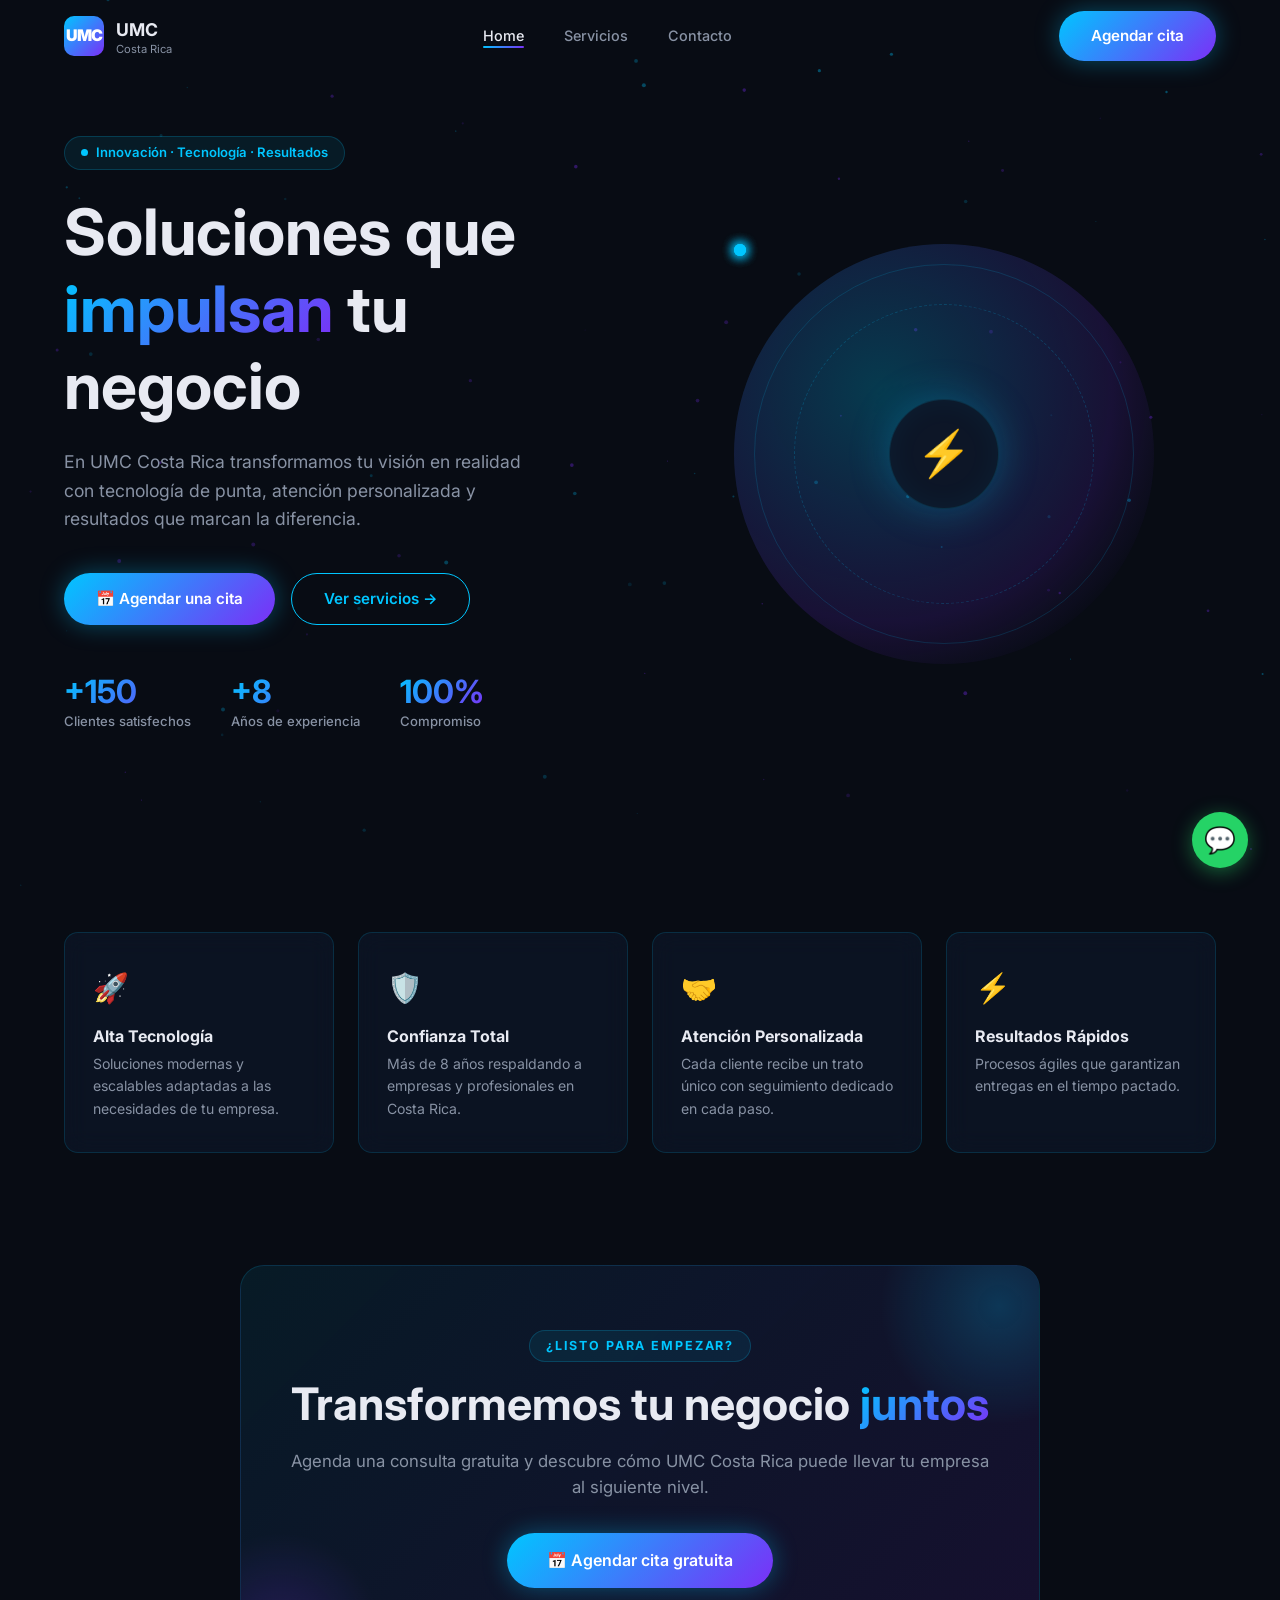
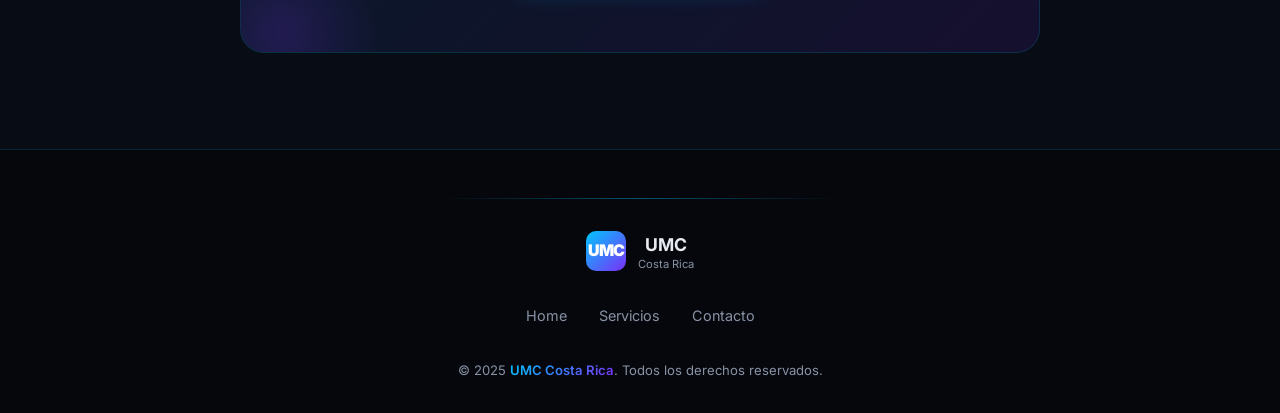
==== index.html @ 5d866f4a "feat: Se añade la estructura inicial del proyecto" ====
<!DOCTYPE html>
<html lang="es">
<head>
  <meta charset="UTF-8" />
  <meta name="viewport" content="width=device-width, initial-scale=1.0" />
  <title>UMC Costa Rica — Soluciones Tecnológicas</title>
  <meta name="description" content="UMC Costa Rica ofrece soluciones tecnológicas de vanguardia para empresas y personas." />
  <link rel="icon" href="data:image/svg+xml,<svg xmlns='http://www.w3.org/2000/svg' viewBox='0 0 100 100'><rect width='100' height='100' rx='20' fill='%2300c6ff'/><text y='.9em' font-size='70' font-family='Arial' font-weight='900' fill='white'>U</text></svg>" />
  <link rel="preconnect" href="https://fonts.googleapis.com" />
  <link rel="preconnect" href="https://fonts.gstatic.com" crossorigin />
  <link href="https://fonts.googleapis.com/css2?family=Inter:wght@400;500;600;700;800;900&display=swap" rel="stylesheet" />
  <link rel="stylesheet" href="css/style.css" />
</head>
<body>

<!-- ===== Particle background ===== -->
<canvas id="particles-canvas"></canvas>

<!-- ===== Navigation ===== -->
<nav>
  <a href="index.html" class="nav-logo">
    <div class="nav-logo-icon">UMC</div>
    <div>
      <span>UMC</span>
      <small>Costa Rica</small>
    </div>
  </a>

  <ul class="nav-links">
    <li><a href="index.html" class="active">Home</a></li>
    <li><a href="servicios.html">Servicios</a></li>
    <li><a href="contacto.html">Contacto</a></li>
  </ul>

  <a href="contacto.html" class="btn btn-primary nav-cta">Agendar cita</a>

  <button class="hamburger" id="hamburger" aria-label="Menú">
    <span></span><span></span><span></span>
  </button>
</nav>

<!-- Mobile menu -->
<div class="mobile-menu" id="mobile-menu">
  <a href="index.html">Home</a>
  <a href="servicios.html">Servicios</a>
  <a href="contacto.html">Contacto</a>
  <a href="contacto.html" class="btn btn-primary" style="margin-top:1rem">Agendar cita</a>
</div>

<!-- ===== HERO ===== -->
<section class="hero">
  <div class="hero-inner">
    <!-- Left -->
    <div class="hero-text">
      <div class="hero-tag">
        <span class="dot"></span>
        Innovación · Tecnología · Resultados
      </div>

      <h1>
        Soluciones que<br/>
        <span class="gradient-text">impulsan</span> tu negocio
      </h1>

      <p>
        En UMC Costa Rica transformamos tu visión en realidad con tecnología de punta,
        atención personalizada y resultados que marcan la diferencia.
      </p>

      <div class="hero-actions">
        <a href="contacto.html" class="btn btn-primary">
          📅 Agendar una cita
        </a>
        <a href="servicios.html" class="btn btn-outline">
          Ver servicios →
        </a>
      </div>

      <div class="hero-stats">
        <div class="hero-stat">
          <h3>+150</h3>
          <p>Clientes satisfechos</p>
        </div>
        <div class="hero-stat">
          <h3>+8</h3>
          <p>Años de experiencia</p>
        </div>
        <div class="hero-stat">
          <h3>100%</h3>
          <p>Compromiso</p>
        </div>
      </div>
    </div>

    <!-- Right: Visual orb -->
    <div class="hero-visual">
      <div class="hero-orb-wrap">
        <div class="hero-orb"></div>
        <div class="hero-orb-ring"></div>
        <div class="hero-orb-ring2"></div>
        <span class="orbit-dot"></span>
        <span class="orbit-dot"></span>
        <span class="orbit-dot"></span>
        <div class="hero-center-icon">
          <div class="icon-circle">⚡</div>
        </div>
      </div>
    </div>
  </div>
</section>

<!-- ===== Features strip ===== -->
<section class="section" style="padding-top: 2rem; padding-bottom: 5rem;">
  <div class="features-strip">
    <div class="feature-card fade-in">
      <span class="feature-icon">🚀</span>
      <h3>Alta Tecnología</h3>
      <p>Soluciones modernas y escalables adaptadas a las necesidades de tu empresa.</p>
    </div>
    <div class="feature-card fade-in" style="transition-delay:.1s">
      <span class="feature-icon">🛡️</span>
      <h3>Confianza Total</h3>
      <p>Más de 8 años respaldando a empresas y profesionales en Costa Rica.</p>
    </div>
    <div class="feature-card fade-in" style="transition-delay:.2s">
      <span class="feature-icon">🤝</span>
      <h3>Atención Personalizada</h3>
      <p>Cada cliente recibe un trato único con seguimiento dedicado en cada paso.</p>
    </div>
    <div class="feature-card fade-in" style="transition-delay:.3s">
      <span class="feature-icon">⚡</span>
      <h3>Resultados Rápidos</h3>
      <p>Procesos ágiles que garantizan entregas en el tiempo pactado.</p>
    </div>
  </div>
</section>

<!-- ===== CTA Banner ===== -->
<section class="section" style="padding-top: 2rem;">
  <div class="cta-banner fade-in">
    <div class="section-label">¿Listo para empezar?</div>
    <h2>Transformemos tu negocio <span class="gradient-text">juntos</span></h2>
    <p>
      Agenda una consulta gratuita y descubre cómo UMC Costa Rica puede
      llevar tu empresa al siguiente nivel.
    </p>
    <a href="contacto.html" class="btn btn-primary" style="font-size:1rem; padding:.9rem 2.5rem;">
      📅 Agendar cita gratuita
    </a>
  </div>
</section>

<!-- ===== Footer ===== -->
<footer>
  <div class="glow-divider" style="margin-bottom:2rem"></div>
  <div class="footer-inner">
    <a href="index.html" class="nav-logo">
      <div class="nav-logo-icon">UMC</div>
      <div>
        <span>UMC</span>
        <small>Costa Rica</small>
      </div>
    </a>
    <ul class="footer-links">
      <li><a href="index.html">Home</a></li>
      <li><a href="servicios.html">Servicios</a></li>
      <li><a href="contacto.html">Contacto</a></li>
    </ul>
    <p class="footer-copy">
      © 2025 <span>UMC Costa Rica</span>. Todos los derechos reservados.
    </p>
  </div>
</footer>

<!-- WhatsApp float -->
<a href="https://wa.me/50600000000" target="_blank" class="wa-float" title="Escríbenos por WhatsApp" aria-label="WhatsApp">
  💬
</a>

<script src="js/modules/nav.js"></script>
<script src="js/modules/particles.js"></script>
<script src="js/modules/animations.js"></script>
<script src="js/modules/form.js"></script>
<script src="js/main.js"></script>
</body>
</html>
---- css/style.css ----
/* ============================================================
   style.css — Punto de entrada CSS
   ============================================================ */

@import 'base.css';       /* Variables, reset, tipografía, botones  */
@import 'layout.css';     /* Nav, secciones, footer, responsive      */
@import 'components.css'; /* Cards, formulario, hero, animaciones    */
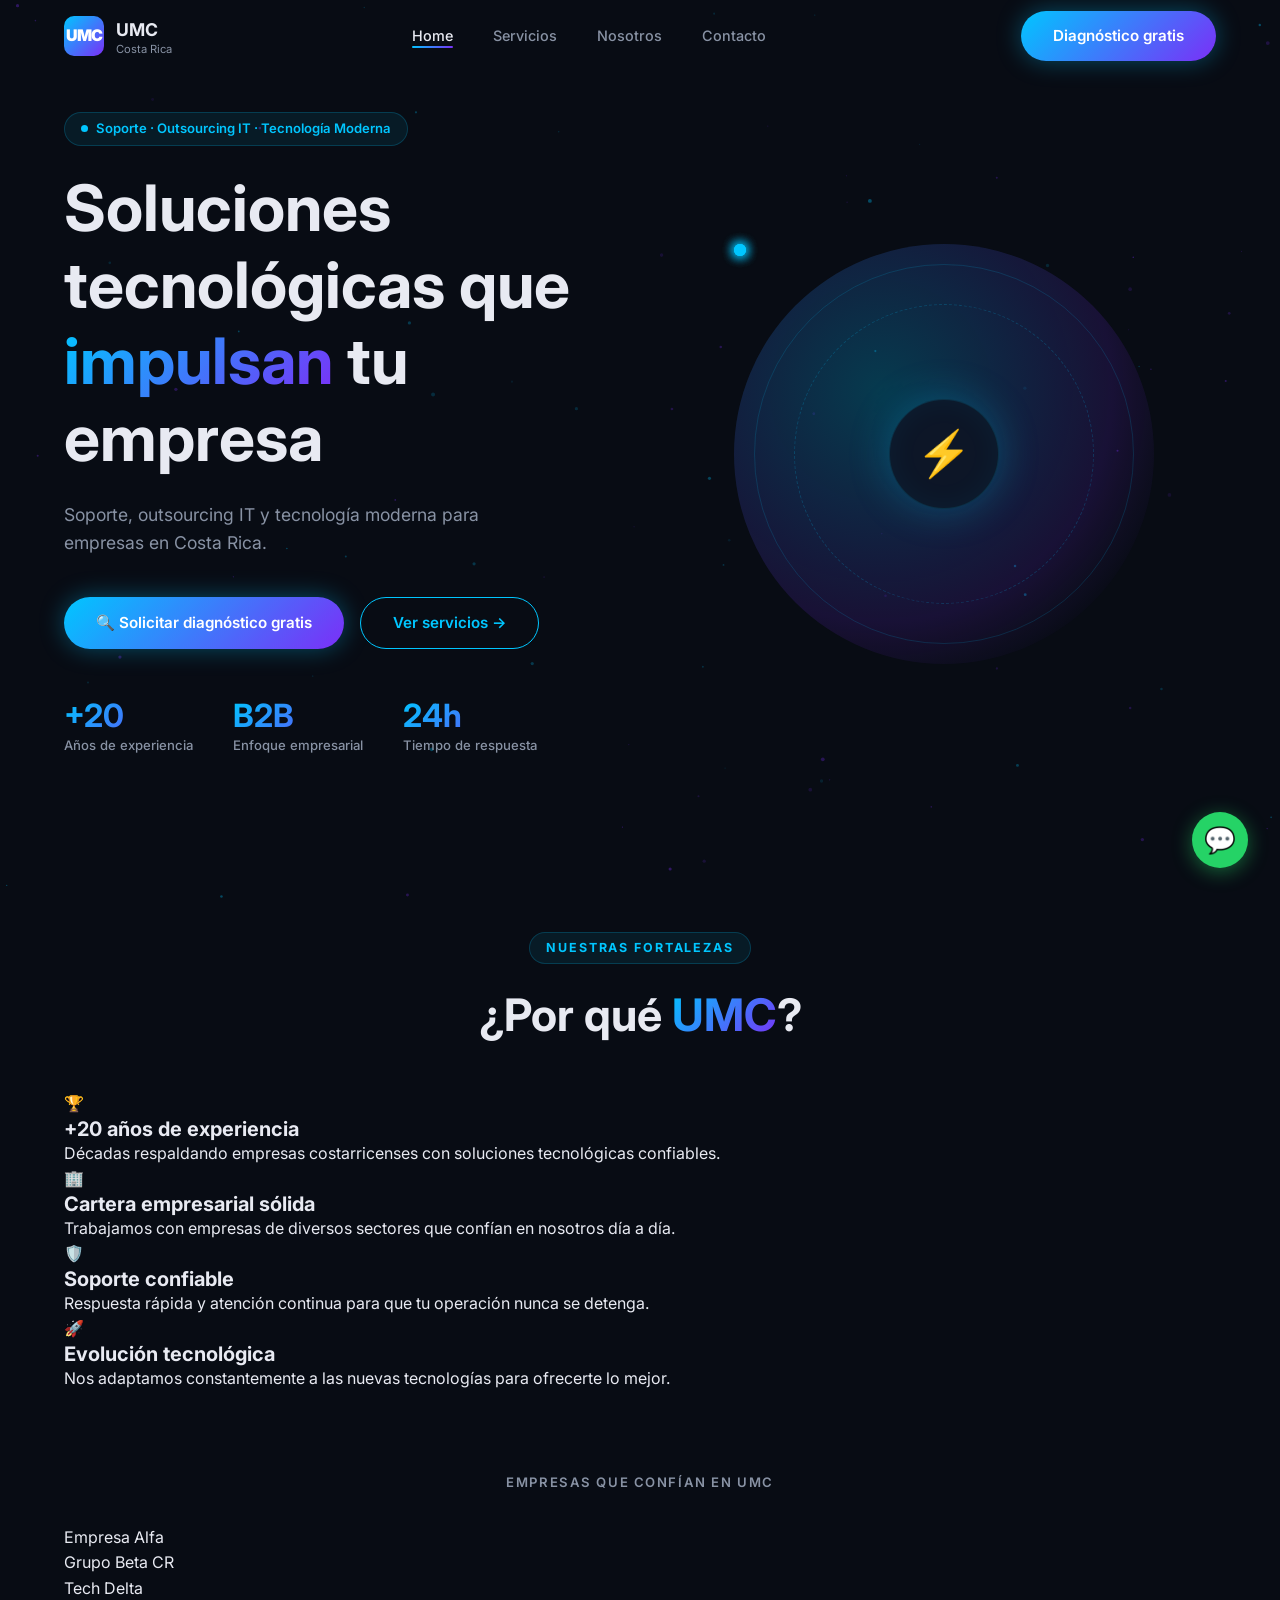
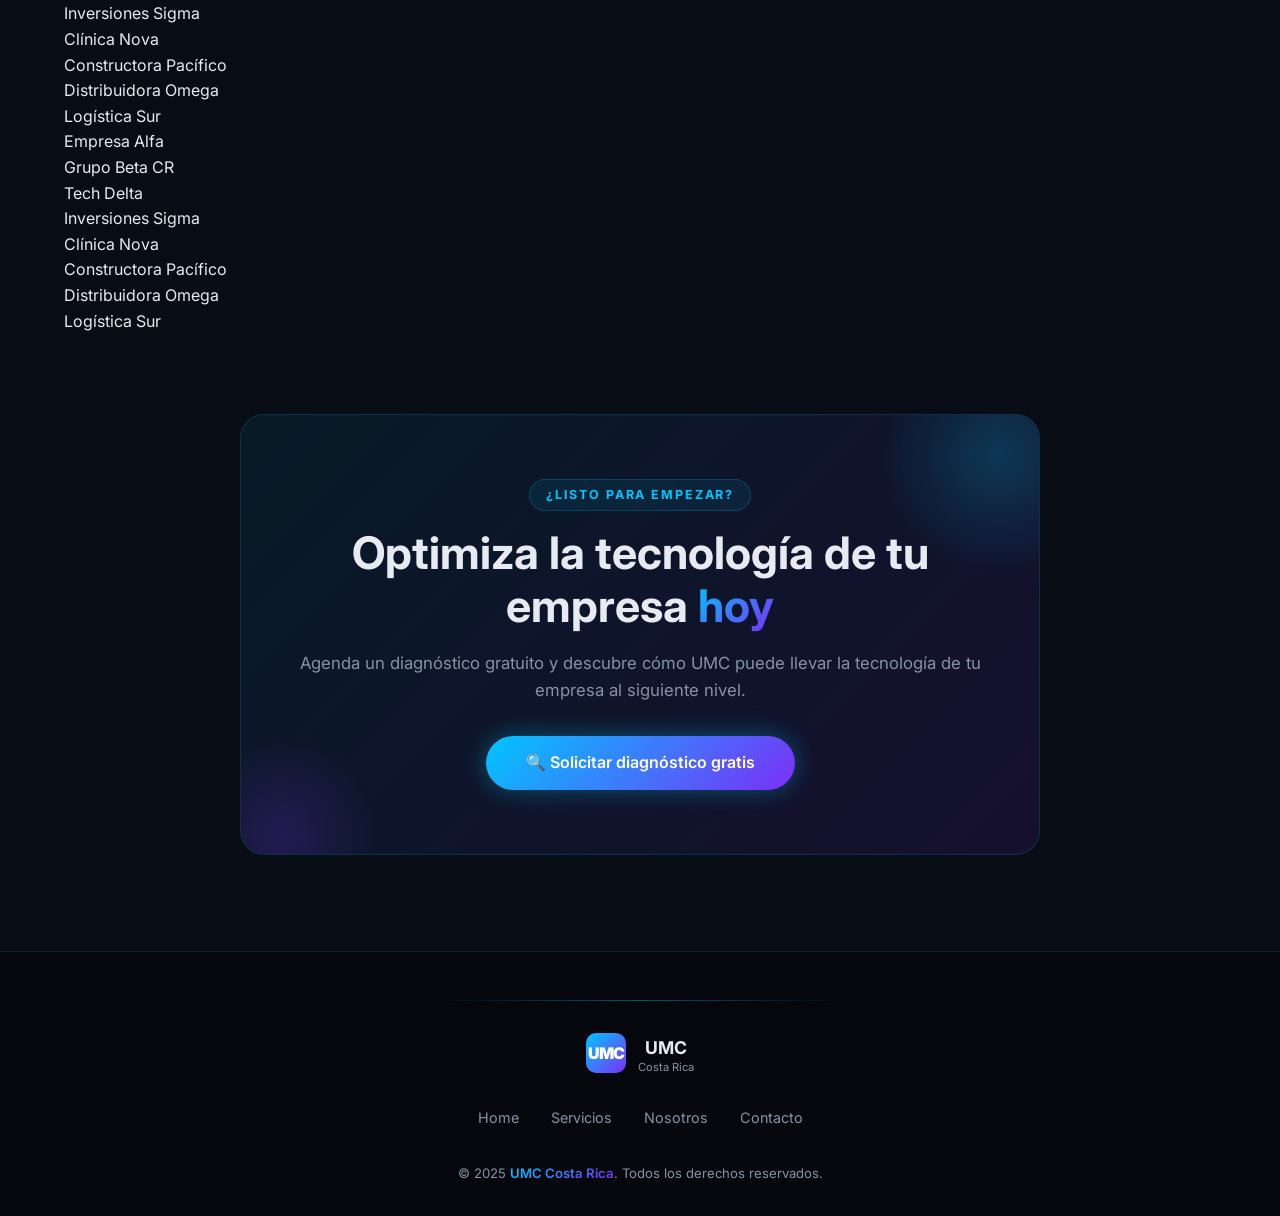
==== commit 71ed9a6f: "feat: Actualiza contenido y estructura de la página principal para reflejar mejor los servicios de U" ====
--- a/index.html
+++ b/index.html
@@ -3,8 +3,8 @@
 <head>
   <meta charset="UTF-8" />
   <meta name="viewport" content="width=device-width, initial-scale=1.0" />
-  <title>UMC Costa Rica — Soluciones Tecnológicas</title>
-  <meta name="description" content="UMC Costa Rica ofrece soluciones tecnológicas de vanguardia para empresas y personas." />
+  <title>UMC Costa Rica — Soluciones Tecnológicas para Empresas</title>
+  <meta name="description" content="Soporte técnico, outsourcing IT y soluciones tecnológicas modernas para empresas en Costa Rica." />
   <link rel="icon" href="data:image/svg+xml,<svg xmlns='http://www.w3.org/2000/svg' viewBox='0 0 100 100'><rect width='100' height='100' rx='20' fill='%2300c6ff'/><text y='.9em' font-size='70' font-family='Arial' font-weight='900' fill='white'>U</text></svg>" />
   <link rel="preconnect" href="https://fonts.googleapis.com" />
   <link rel="preconnect" href="https://fonts.gstatic.com" crossorigin />
@@ -13,10 +13,9 @@
 </head>
 <body>
 
-<!-- ===== Particle background ===== -->
 <canvas id="particles-canvas"></canvas>
 
-<!-- ===== Navigation ===== -->
+<!-- ===== Navegación ===== -->
 <nav>
   <a href="index.html" class="nav-logo">
     <div class="nav-logo-icon">UMC</div>
@@ -29,47 +28,46 @@
   <ul class="nav-links">
     <li><a href="index.html" class="active">Home</a></li>
     <li><a href="servicios.html">Servicios</a></li>
+    <li><a href="nosotros.html">Nosotros</a></li>
     <li><a href="contacto.html">Contacto</a></li>
   </ul>
 
-  <a href="contacto.html" class="btn btn-primary nav-cta">Agendar cita</a>
+  <a href="contacto.html" class="btn btn-primary nav-cta">Diagnóstico gratis</a>
 
   <button class="hamburger" id="hamburger" aria-label="Menú">
     <span></span><span></span><span></span>
   </button>
 </nav>
 
-<!-- Mobile menu -->
 <div class="mobile-menu" id="mobile-menu">
   <a href="index.html">Home</a>
   <a href="servicios.html">Servicios</a>
+  <a href="nosotros.html">Nosotros</a>
   <a href="contacto.html">Contacto</a>
-  <a href="contacto.html" class="btn btn-primary" style="margin-top:1rem">Agendar cita</a>
+  <a href="contacto.html" class="btn btn-primary" style="margin-top:1rem">Diagnóstico gratis</a>
 </div>
 
 <!-- ===== HERO ===== -->
 <section class="hero">
   <div class="hero-inner">
-    <!-- Left -->
     <div class="hero-text">
       <div class="hero-tag">
         <span class="dot"></span>
-        Innovación · Tecnología · Resultados
+        Soporte · Outsourcing IT · Tecnología Moderna
       </div>
 
       <h1>
-        Soluciones que<br/>
-        <span class="gradient-text">impulsan</span> tu negocio
+        Soluciones tecnológicas que<br/>
+        <span class="gradient-text">impulsan</span> tu empresa
       </h1>
 
       <p>
-        En UMC Costa Rica transformamos tu visión en realidad con tecnología de punta,
-        atención personalizada y resultados que marcan la diferencia.
+        Soporte, outsourcing IT y tecnología moderna para empresas en Costa Rica.
       </p>
 
       <div class="hero-actions">
         <a href="contacto.html" class="btn btn-primary">
-          📅 Agendar una cita
+          🔍 Solicitar diagnóstico gratis
         </a>
         <a href="servicios.html" class="btn btn-outline">
           Ver servicios →
@@ -78,21 +76,20 @@
 
       <div class="hero-stats">
         <div class="hero-stat">
-          <h3>+150</h3>
-          <p>Clientes satisfechos</p>
+          <h3>+20</h3>
+          <p>Años de experiencia</p>
         </div>
         <div class="hero-stat">
-          <h3>+8</h3>
-          <p>Años de experiencia</p>
+          <h3>B2B</h3>
+          <p>Enfoque empresarial</p>
         </div>
         <div class="hero-stat">
-          <h3>100%</h3>
-          <p>Compromiso</p>
-        </div>
-      </div>
-    </div>
-
-    <!-- Right: Visual orb -->
+          <h3>24h</h3>
+          <p>Tiempo de respuesta</p>
+        </div>
+      </div>
+    </div>
+
     <div class="hero-visual">
       <div class="hero-orb-wrap">
         <div class="hero-orb"></div>
@@ -109,43 +106,88 @@
   </div>
 </section>
 
-<!-- ===== Features strip ===== -->
-<section class="section" style="padding-top: 2rem; padding-bottom: 5rem;">
-  <div class="features-strip">
-    <div class="feature-card fade-in">
-      <span class="feature-icon">🚀</span>
-      <h3>Alta Tecnología</h3>
-      <p>Soluciones modernas y escalables adaptadas a las necesidades de tu empresa.</p>
-    </div>
-    <div class="feature-card fade-in" style="transition-delay:.1s">
-      <span class="feature-icon">🛡️</span>
-      <h3>Confianza Total</h3>
-      <p>Más de 8 años respaldando a empresas y profesionales en Costa Rica.</p>
-    </div>
-    <div class="feature-card fade-in" style="transition-delay:.2s">
-      <span class="feature-icon">🤝</span>
-      <h3>Atención Personalizada</h3>
-      <p>Cada cliente recibe un trato único con seguimiento dedicado en cada paso.</p>
-    </div>
-    <div class="feature-card fade-in" style="transition-delay:.3s">
-      <span class="feature-icon">⚡</span>
-      <h3>Resultados Rápidos</h3>
-      <p>Procesos ágiles que garantizan entregas en el tiempo pactado.</p>
+<!-- ===== ¿Por qué UMC? ===== -->
+<section class="section" style="padding-top: 2rem; padding-bottom: 4rem;">
+  <div style="text-align:center; margin-bottom:3rem;">
+    <div class="section-label fade-in">Nuestras fortalezas</div>
+    <h2 class="fade-in" style="margin-top:.6rem; transition-delay:.1s">
+      ¿Por qué <span class="gradient-text">UMC</span>?
+    </h2>
+  </div>
+
+  <div class="why-grid">
+    <div class="why-card fade-in">
+      <div class="why-icon">🏆</div>
+      <div>
+        <h3>+20 años de experiencia</h3>
+        <p>Décadas respaldando empresas costarricenses con soluciones tecnológicas confiables.</p>
+      </div>
+    </div>
+    <div class="why-card fade-in" style="transition-delay:.1s">
+      <div class="why-icon">🏢</div>
+      <div>
+        <h3>Cartera empresarial sólida</h3>
+        <p>Trabajamos con empresas de diversos sectores que confían en nosotros día a día.</p>
+      </div>
+    </div>
+    <div class="why-card fade-in" style="transition-delay:.2s">
+      <div class="why-icon">🛡️</div>
+      <div>
+        <h3>Soporte confiable</h3>
+        <p>Respuesta rápida y atención continua para que tu operación nunca se detenga.</p>
+      </div>
+    </div>
+    <div class="why-card fade-in" style="transition-delay:.3s">
+      <div class="why-icon">🚀</div>
+      <div>
+        <h3>Evolución tecnológica</h3>
+        <p>Nos adaptamos constantemente a las nuevas tecnologías para ofrecerte lo mejor.</p>
+      </div>
+    </div>
+  </div>
+</section>
+
+<!-- ===== Carrusel de empresas ===== -->
+<section class="section" style="padding-top: 1rem; padding-bottom: 4rem;">
+  <p class="fade-in" style="text-align:center; font-size:.82rem; font-weight:600; letter-spacing:.12em; text-transform:uppercase; color:var(--text-muted); margin-bottom:2rem;">
+    Empresas que confían en UMC
+  </p>
+
+  <div class="carousel fade-in" style="transition-delay:.1s">
+    <div class="carousel-track">
+      <!-- Set 1 -->
+      <div class="carousel-logo"><span class="cl-dot"></span> Empresa Alfa</div>
+      <div class="carousel-logo"><span class="cl-dot"></span> Grupo Beta CR</div>
+      <div class="carousel-logo"><span class="cl-dot"></span> Tech Delta</div>
+      <div class="carousel-logo"><span class="cl-dot"></span> Inversiones Sigma</div>
+      <div class="carousel-logo"><span class="cl-dot"></span> Clínica Nova</div>
+      <div class="carousel-logo"><span class="cl-dot"></span> Constructora Pacífico</div>
+      <div class="carousel-logo"><span class="cl-dot"></span> Distribuidora Omega</div>
+      <div class="carousel-logo"><span class="cl-dot"></span> Logística Sur</div>
+      <!-- Set 2 (duplicado para loop infinito) -->
+      <div class="carousel-logo"><span class="cl-dot"></span> Empresa Alfa</div>
+      <div class="carousel-logo"><span class="cl-dot"></span> Grupo Beta CR</div>
+      <div class="carousel-logo"><span class="cl-dot"></span> Tech Delta</div>
+      <div class="carousel-logo"><span class="cl-dot"></span> Inversiones Sigma</div>
+      <div class="carousel-logo"><span class="cl-dot"></span> Clínica Nova</div>
+      <div class="carousel-logo"><span class="cl-dot"></span> Constructora Pacífico</div>
+      <div class="carousel-logo"><span class="cl-dot"></span> Distribuidora Omega</div>
+      <div class="carousel-logo"><span class="cl-dot"></span> Logística Sur</div>
     </div>
   </div>
 </section>
 
 <!-- ===== CTA Banner ===== -->
-<section class="section" style="padding-top: 2rem;">
+<section class="section" style="padding-top: 1rem; padding-bottom: 6rem;">
   <div class="cta-banner fade-in">
     <div class="section-label">¿Listo para empezar?</div>
-    <h2>Transformemos tu negocio <span class="gradient-text">juntos</span></h2>
+    <h2>Optimiza la tecnología de tu empresa <span class="gradient-text">hoy</span></h2>
     <p>
-      Agenda una consulta gratuita y descubre cómo UMC Costa Rica puede
-      llevar tu empresa al siguiente nivel.
+      Agenda un diagnóstico gratuito y descubre cómo UMC puede
+      llevar la tecnología de tu empresa al siguiente nivel.
     </p>
     <a href="contacto.html" class="btn btn-primary" style="font-size:1rem; padding:.9rem 2.5rem;">
-      📅 Agendar cita gratuita
+      🔍 Solicitar diagnóstico gratis
     </a>
   </div>
 </section>
@@ -164,6 +206,7 @@
     <ul class="footer-links">
       <li><a href="index.html">Home</a></li>
       <li><a href="servicios.html">Servicios</a></li>
+      <li><a href="nosotros.html">Nosotros</a></li>
       <li><a href="contacto.html">Contacto</a></li>
     </ul>
     <p class="footer-copy">
@@ -172,10 +215,7 @@
   </div>
 </footer>
 
-<!-- WhatsApp float -->
-<a href="https://wa.me/50600000000" target="_blank" class="wa-float" title="Escríbenos por WhatsApp" aria-label="WhatsApp">
-  💬
-</a>
+<a href="https://wa.me/50670277763?text=Hola%20UMC%2C%20me%20gustar%C3%ADa%20solicitar%20un%20diagn%C3%B3stico%20gratuito." target="_blank" class="wa-float" title="WhatsApp" aria-label="WhatsApp">💬</a>
 
 <script src="js/modules/nav.js"></script>
 <script src="js/modules/particles.js"></script>
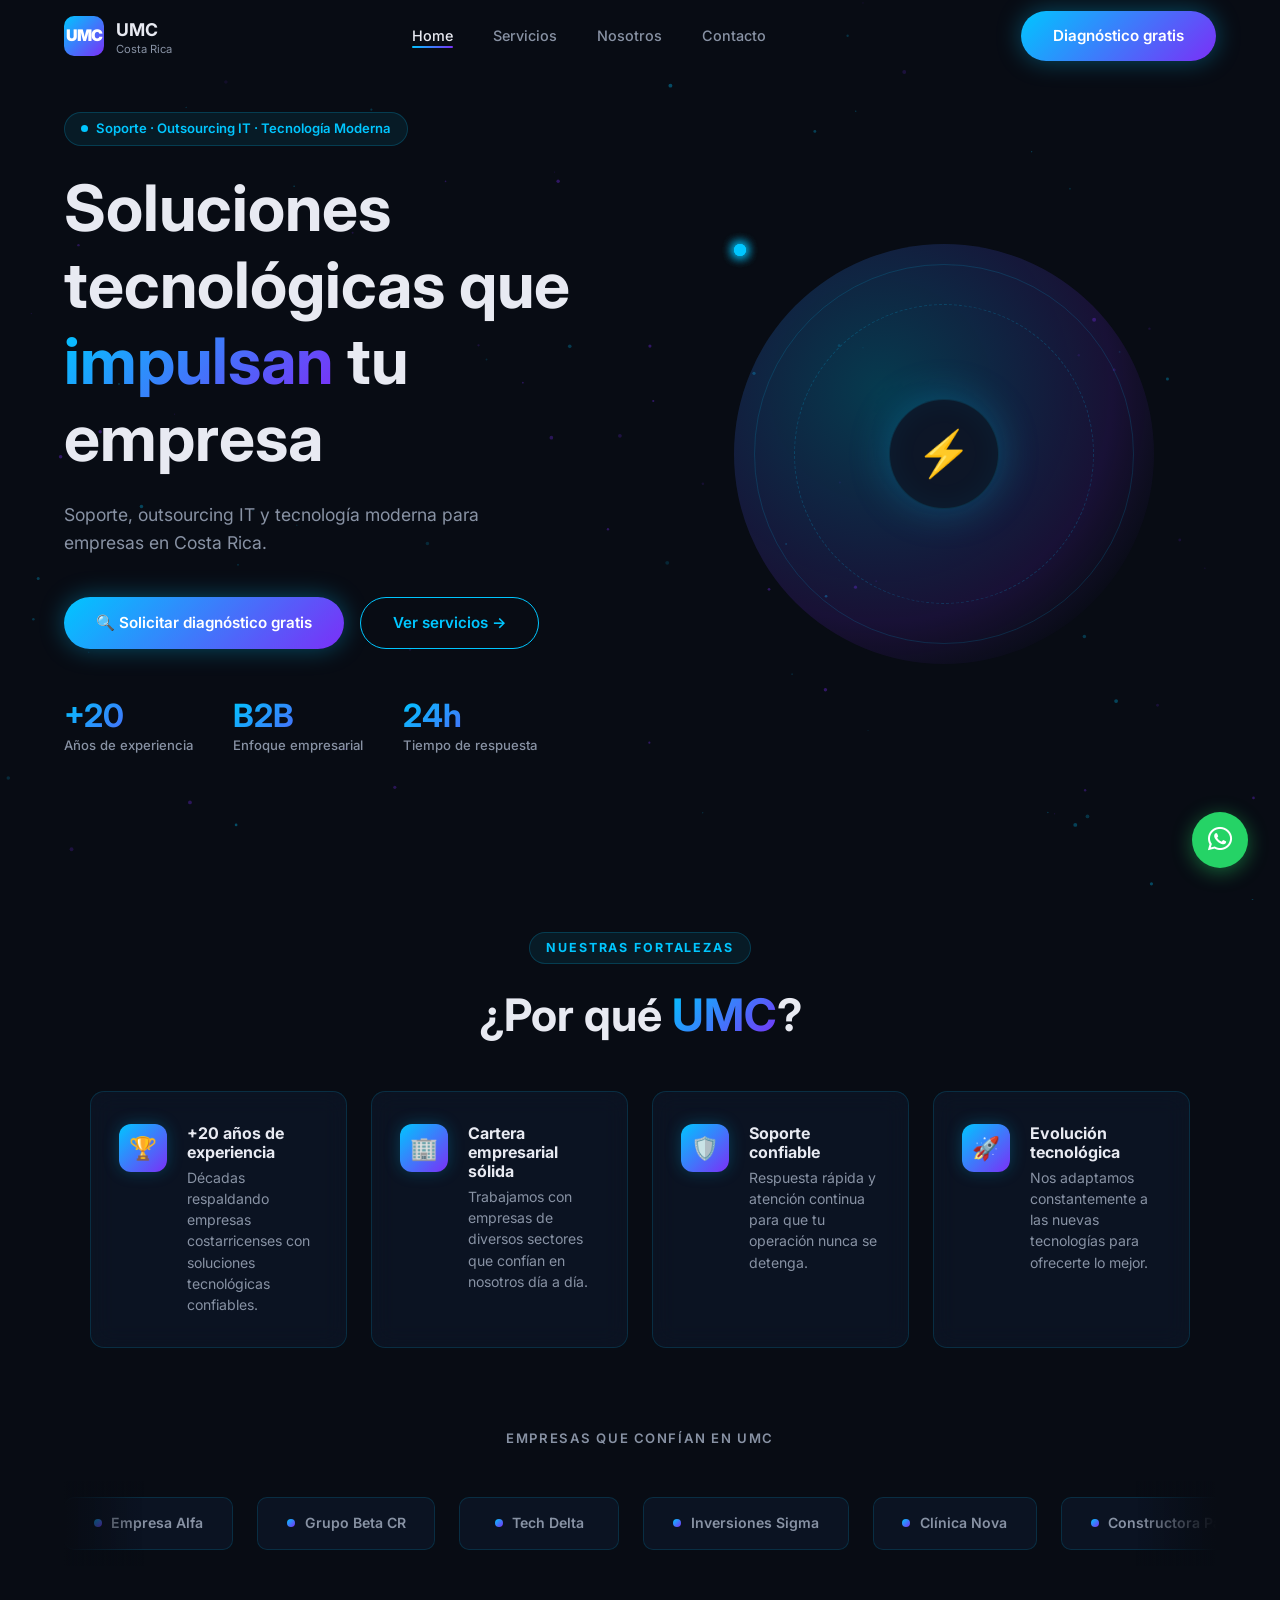
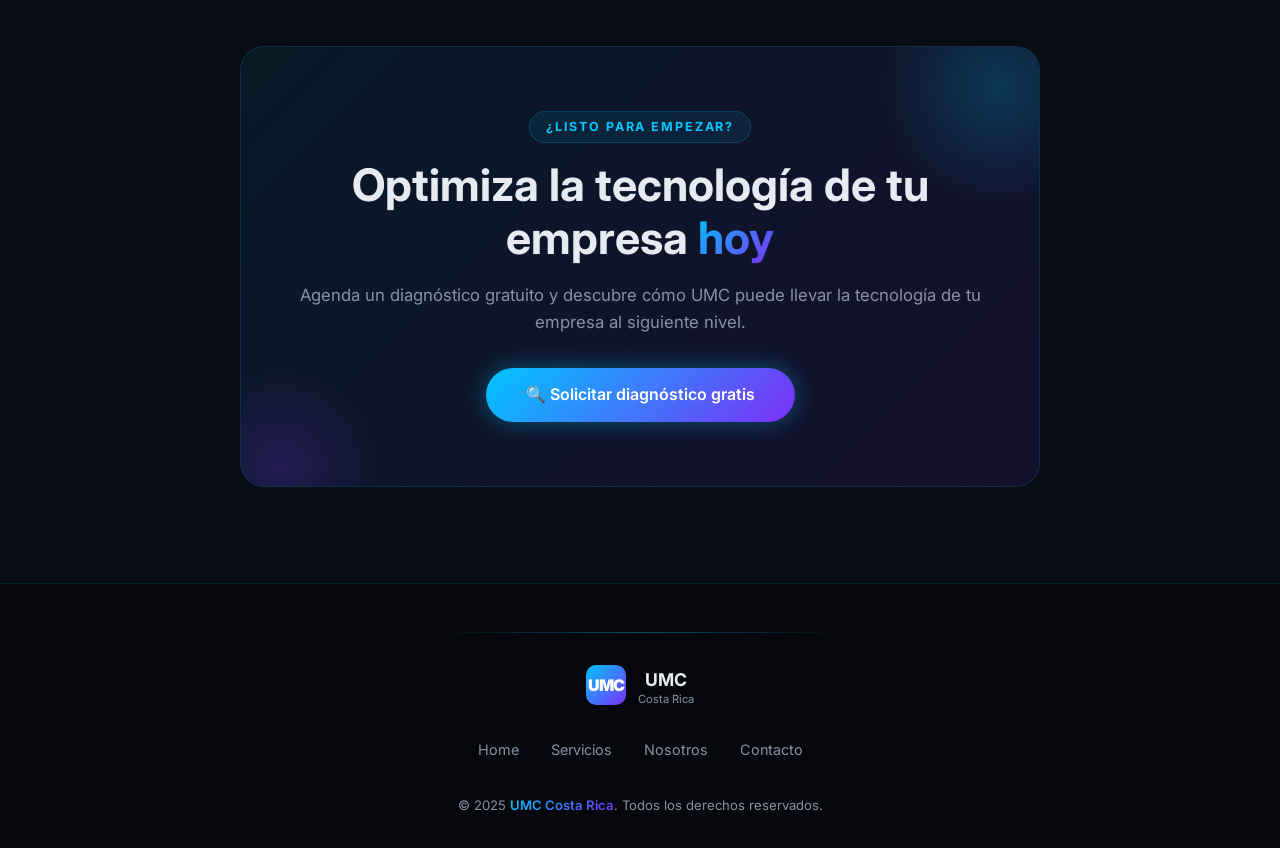
==== commit bfc5778f: "feat: Añade Font Awesome y actualiza íconos en varias páginas para mejorar la interfaz" ====
--- a/index.html
+++ b/index.html
@@ -9,6 +9,7 @@
   <link rel="preconnect" href="https://fonts.googleapis.com" />
   <link rel="preconnect" href="https://fonts.gstatic.com" crossorigin />
   <link href="https://fonts.googleapis.com/css2?family=Inter:wght@400;500;600;700;800;900&display=swap" rel="stylesheet" />
+  <link rel="stylesheet" href="https://cdnjs.cloudflare.com/ajax/libs/font-awesome/6.5.1/css/all.min.css" />
   <link rel="stylesheet" href="css/style.css" />
 </head>
 <body>
@@ -215,7 +216,7 @@
   </div>
 </footer>
 
-<a href="https://wa.me/50670277763?text=Hola%20UMC%2C%20me%20gustar%C3%ADa%20solicitar%20un%20diagn%C3%B3stico%20gratuito." target="_blank" class="wa-float" title="WhatsApp" aria-label="WhatsApp">💬</a>
+<a href="https://wa.me/50670277763?text=Hola%20UMC%2C%20me%20gustar%C3%ADa%20solicitar%20un%20diagn%C3%B3stico%20gratuito." target="_blank" class="wa-float" title="WhatsApp" aria-label="WhatsApp"><i class="fa-brands fa-whatsapp"></i></a>
 
 <script src="js/modules/nav.js"></script>
 <script src="js/modules/particles.js"></script>
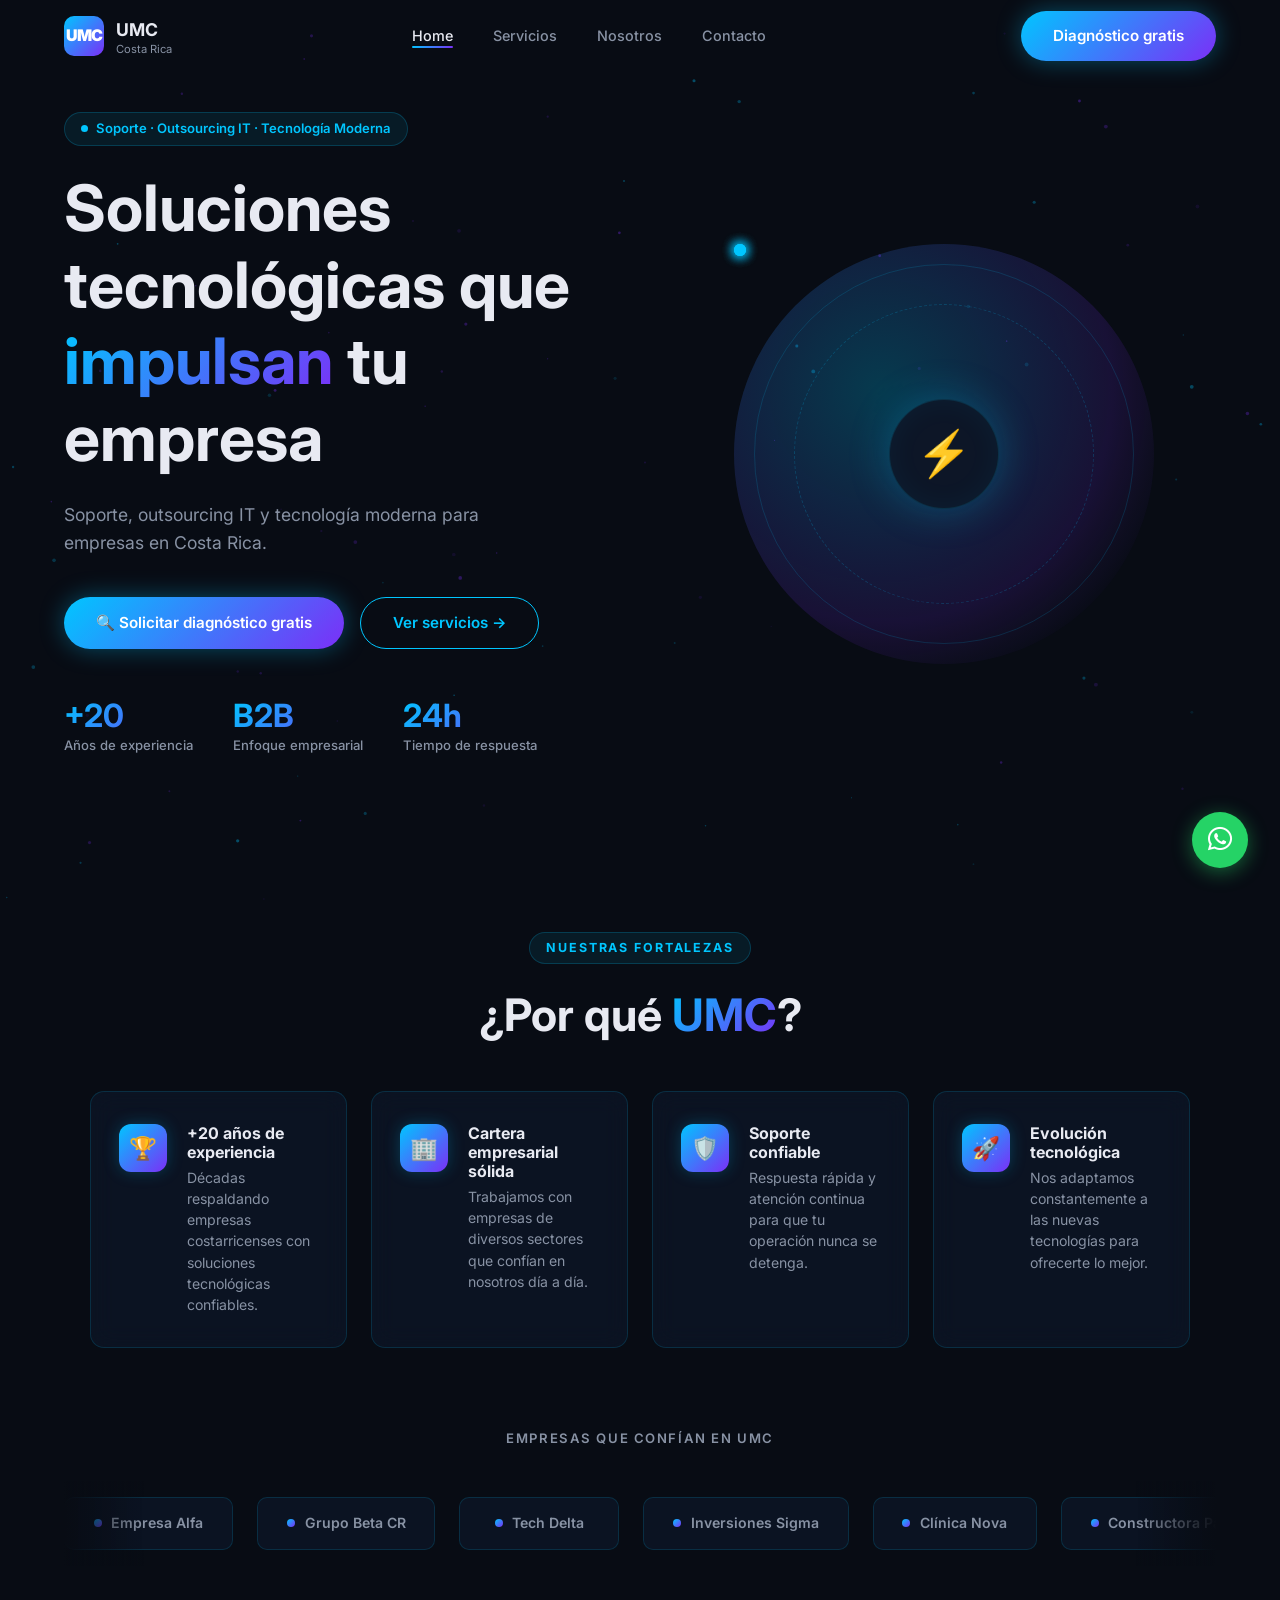
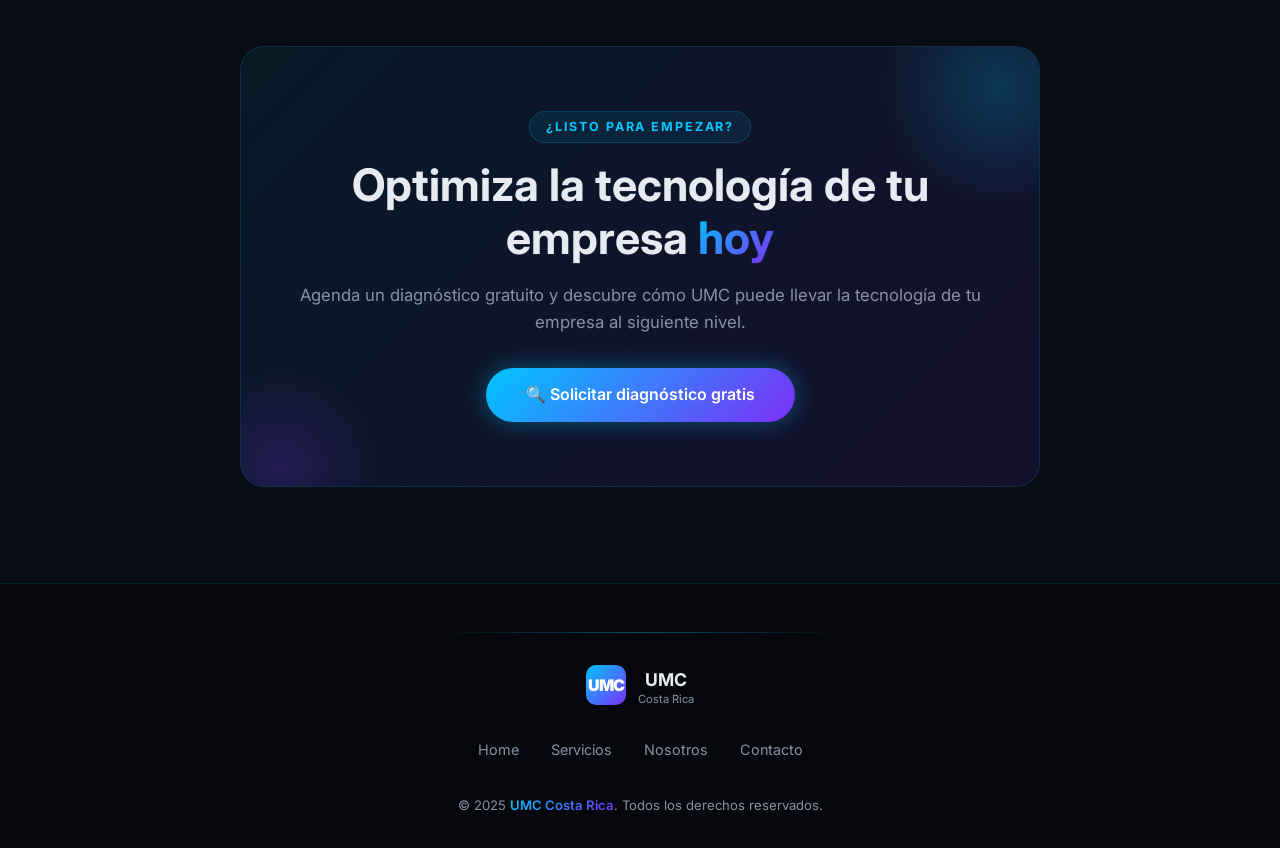
==== commit 93c7f7f1: "feat: Mejora el banner de WhatsApp en la página de contacto con nuevo diseño responsivo y estilos ac" ====
--- a/index.html
+++ b/index.html
@@ -58,8 +58,7 @@
       </div>
 
       <h1>
-        Soluciones tecnológicas que<br/>
-        <span class="gradient-text">impulsan</span> tu empresa
+        Soluciones tecnológicas que <span class="gradient-text">impulsan</span> tu empresa
       </h1>
 
       <p>
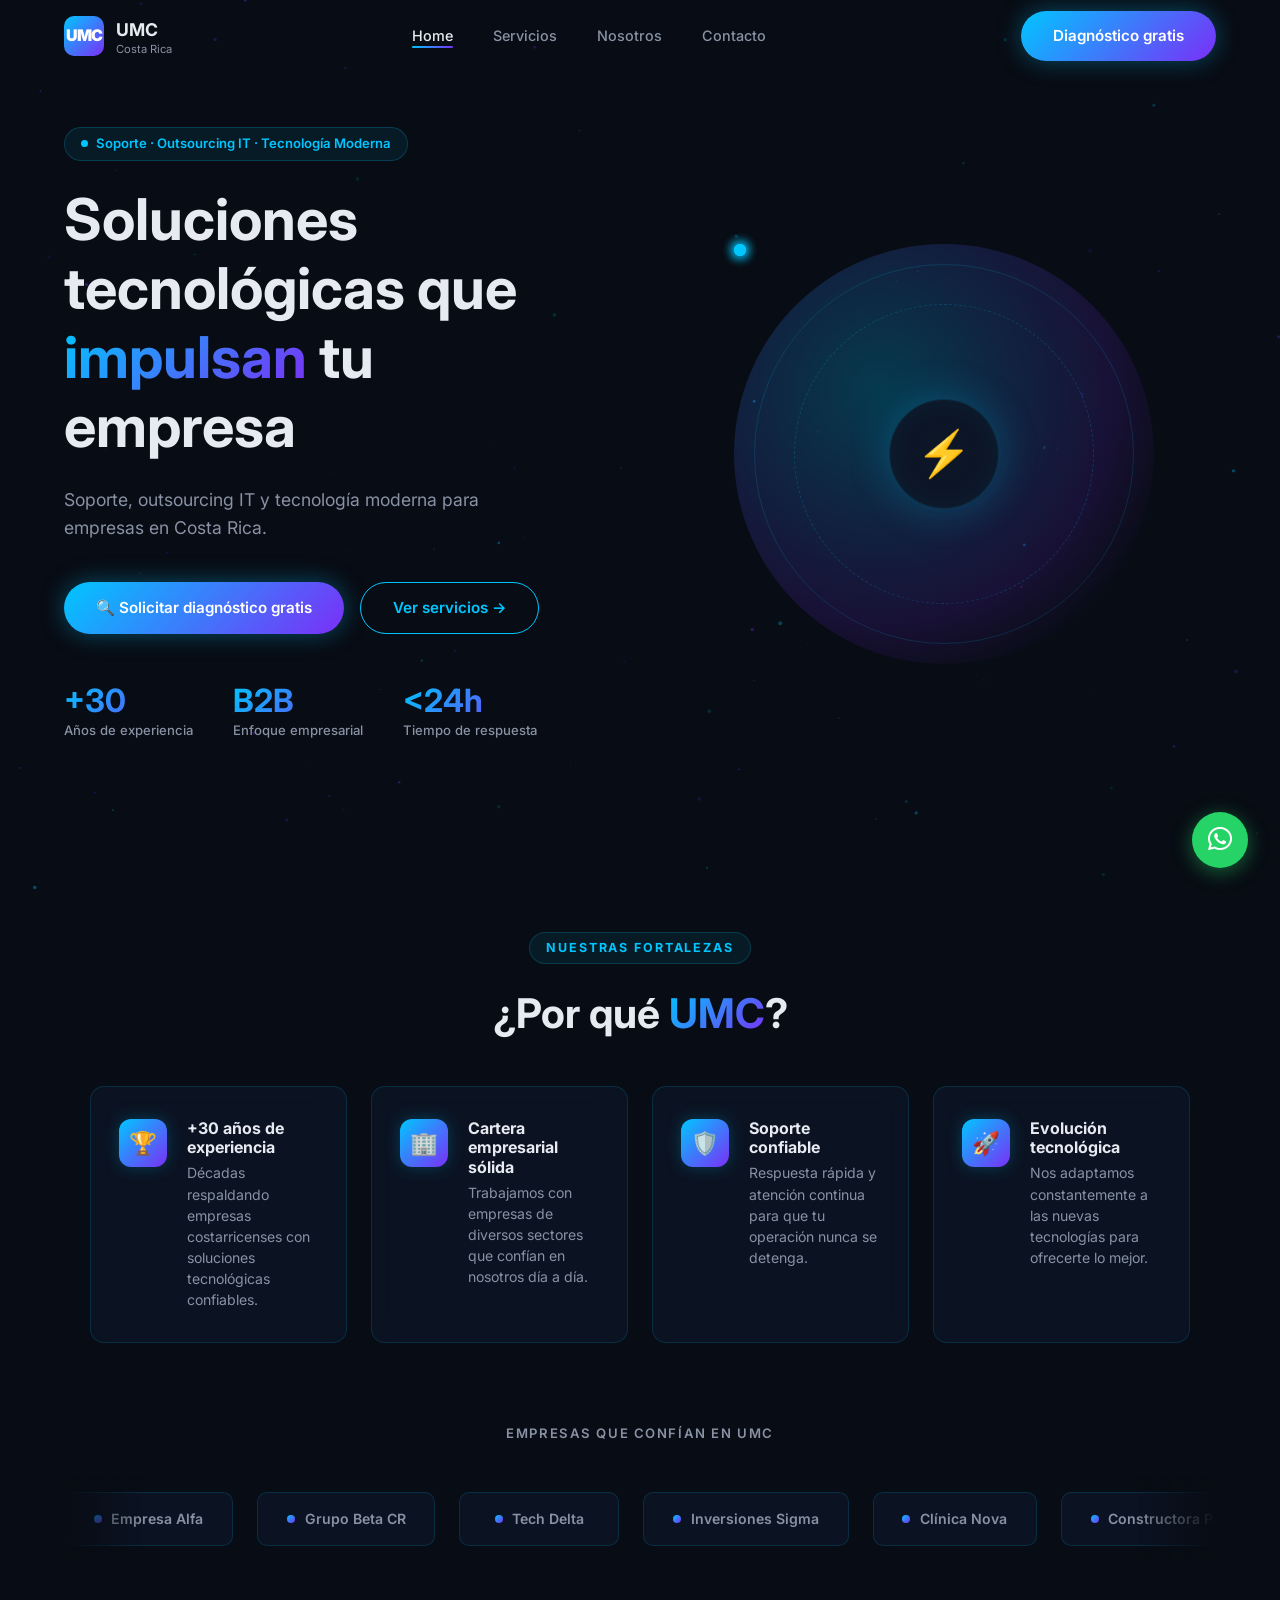
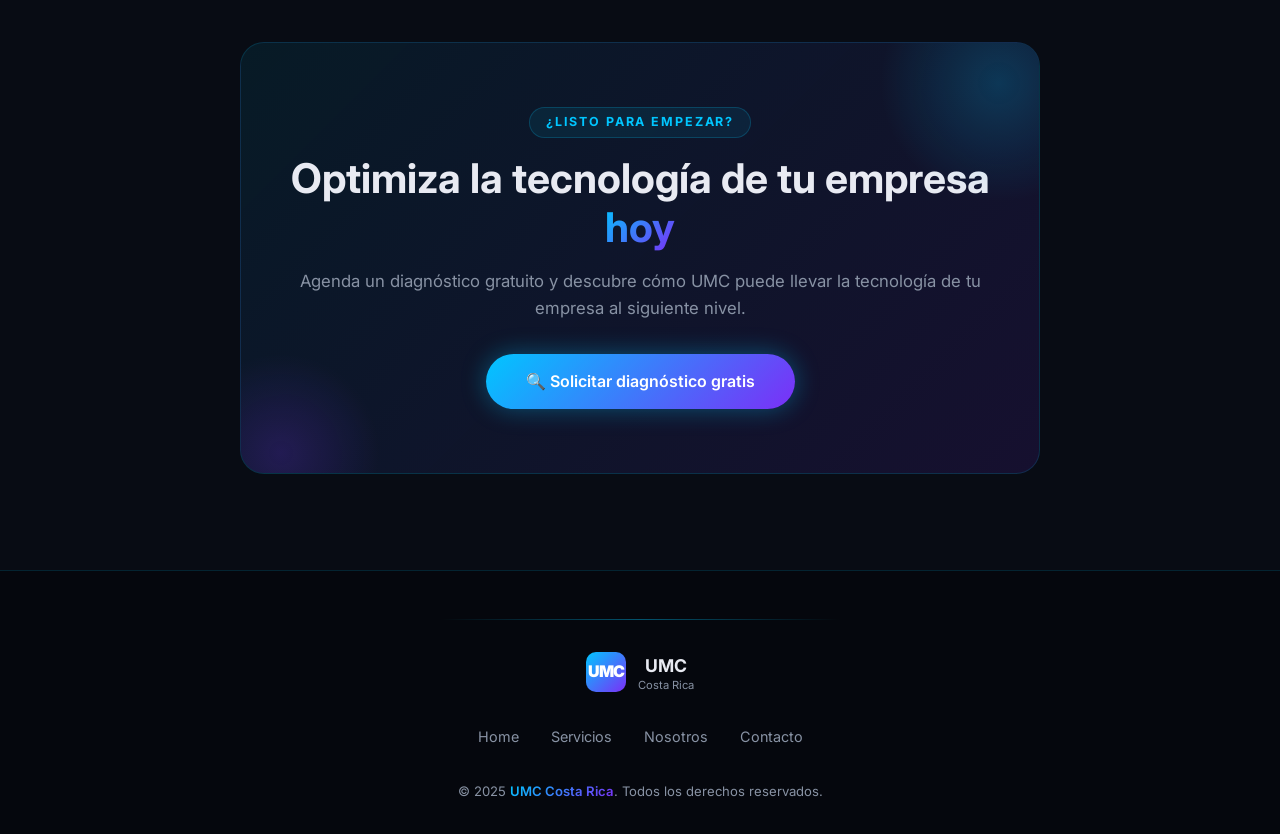
==== commit 6b3c1367: "feat: Actualiza estadísticas de experiencia a 30 años en secciones de héroe y nosotros" ====
--- a/index.html
+++ b/index.html
@@ -76,7 +76,7 @@
 
       <div class="hero-stats">
         <div class="hero-stat">
-          <h3>+20</h3>
+          <h3>+30</h3>
           <p>Años de experiencia</p>
         </div>
         <div class="hero-stat">
@@ -84,7 +84,7 @@
           <p>Enfoque empresarial</p>
         </div>
         <div class="hero-stat">
-          <h3>24h</h3>
+          <h3>&lt;24h</h3>
           <p>Tiempo de respuesta</p>
         </div>
       </div>
@@ -119,7 +119,7 @@
     <div class="why-card fade-in">
       <div class="why-icon">🏆</div>
       <div>
-        <h3>+20 años de experiencia</h3>
+        <h3>+30 años de experiencia</h3>
         <p>Décadas respaldando empresas costarricenses con soluciones tecnológicas confiables.</p>
       </div>
     </div>
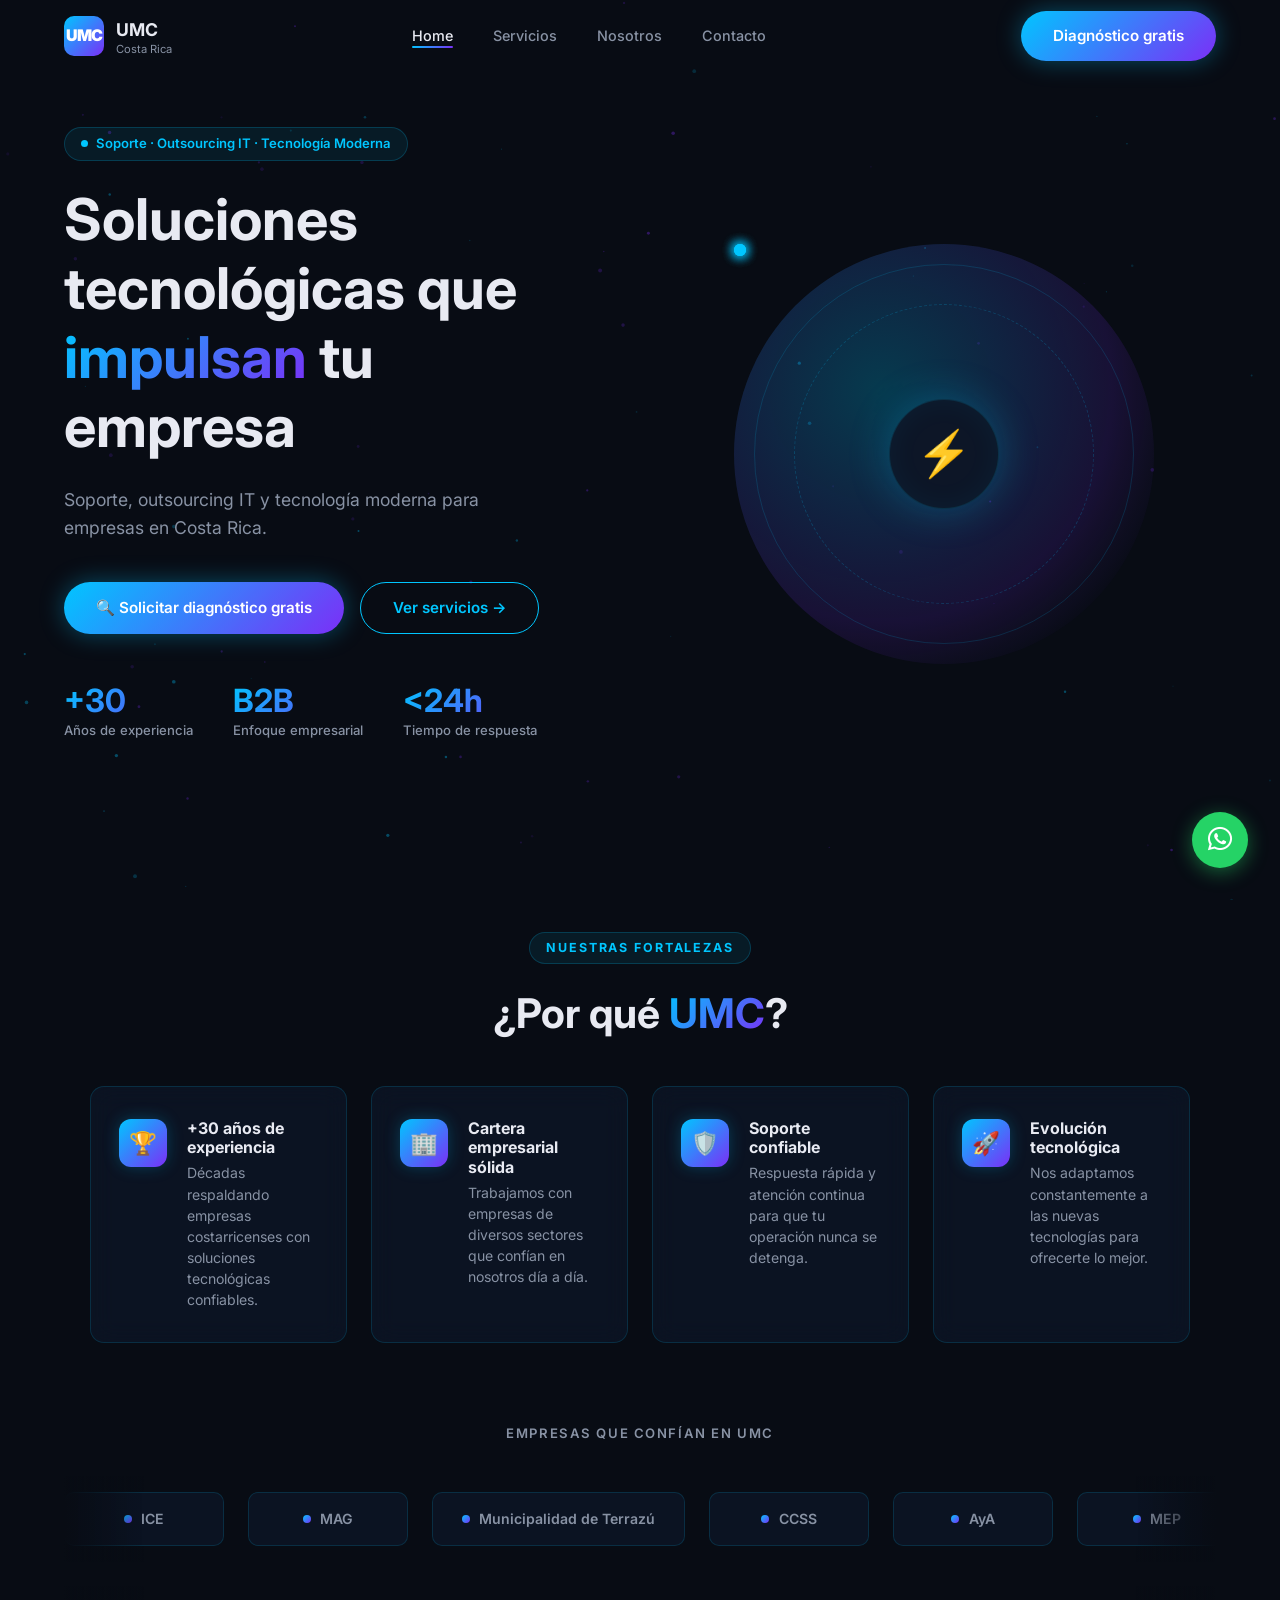
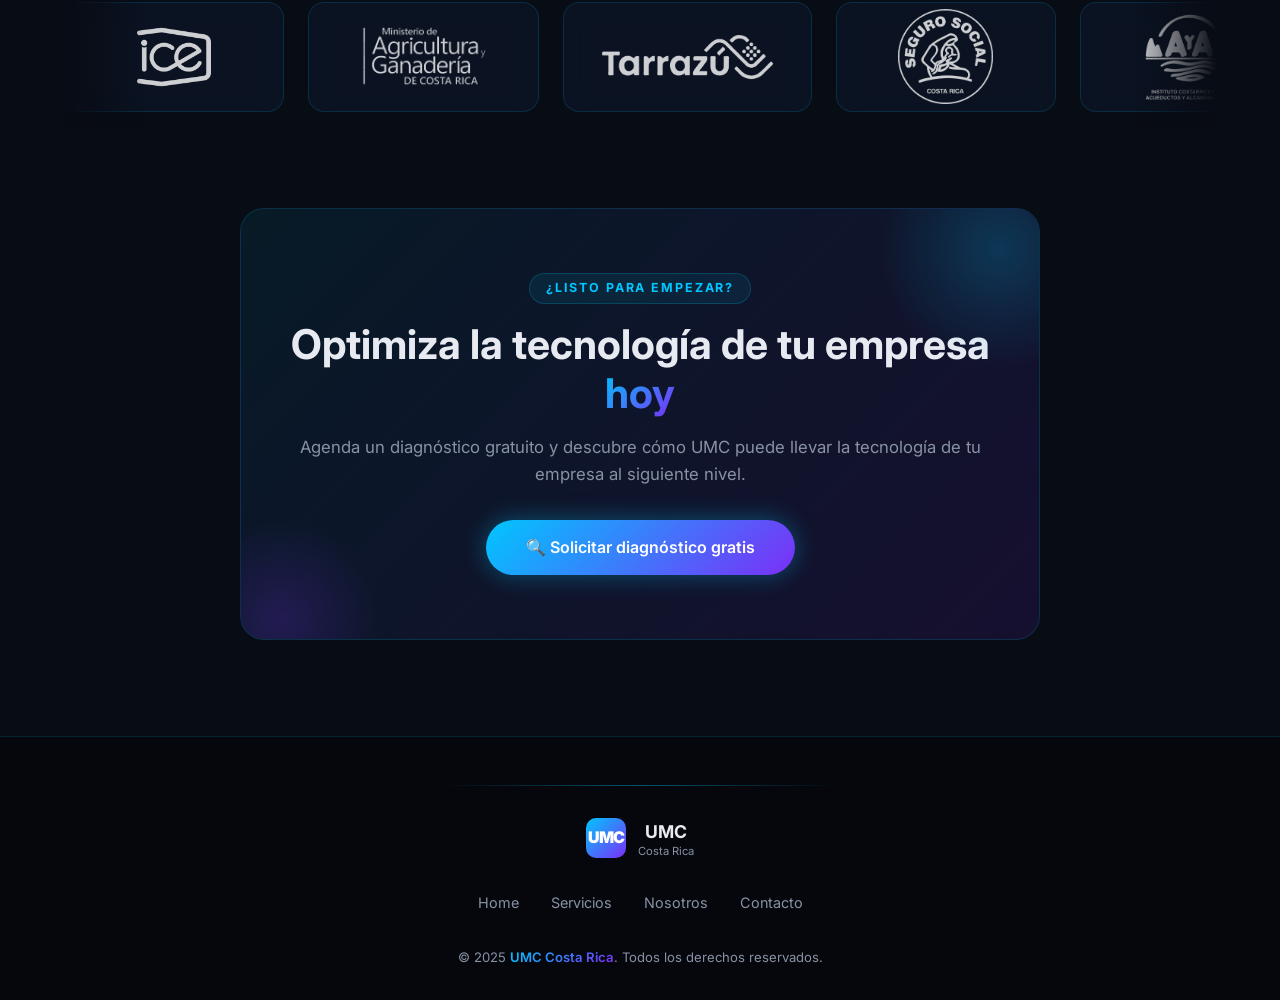
==== commit 7af31c5e: "feat: Se agrega carrusel de logos de empresas y las empresas" ====
--- a/index.html
+++ b/index.html
@@ -153,26 +153,40 @@
     Empresas que confían en UMC
   </p>
 
-  <div class="carousel fade-in" style="transition-delay:.1s">
+  <!-- Carrusel 1: nombres → derecha -->
+  <div class="carousel fade-in" style="transition-delay:.1s; margin-bottom:1.5rem;">
+    <div class="carousel-track carousel-track--rtl">
+      <div class="carousel-logo"><span class="cl-dot"></span> ICE</div>
+      <div class="carousel-logo"><span class="cl-dot"></span> MAG</div>
+      <div class="carousel-logo"><span class="cl-dot"></span> Municipalidad de Terrazú</div>
+      <div class="carousel-logo"><span class="cl-dot"></span> CCSS</div>
+      <div class="carousel-logo"><span class="cl-dot"></span> AyA</div>
+      <div class="carousel-logo"><span class="cl-dot"></span> MEP</div>
+      <div class="carousel-logo"><span class="cl-dot"></span> ICE</div>
+      <div class="carousel-logo"><span class="cl-dot"></span> MAG</div>
+      <div class="carousel-logo"><span class="cl-dot"></span> Municipalidad de Terrazú</div>
+      <div class="carousel-logo"><span class="cl-dot"></span> CCSS</div>
+      <div class="carousel-logo"><span class="cl-dot"></span> AyA</div>
+      <div class="carousel-logo"><span class="cl-dot"></span> MEP</div>
+    </div>
+  </div>
+
+  <!-- Carrusel 2: logos → izquierda -->
+  <div class="carousel fade-in" style="transition-delay:.2s;">
     <div class="carousel-track">
-      <!-- Set 1 -->
-      <div class="carousel-logo"><span class="cl-dot"></span> Empresa Alfa</div>
-      <div class="carousel-logo"><span class="cl-dot"></span> Grupo Beta CR</div>
-      <div class="carousel-logo"><span class="cl-dot"></span> Tech Delta</div>
-      <div class="carousel-logo"><span class="cl-dot"></span> Inversiones Sigma</div>
-      <div class="carousel-logo"><span class="cl-dot"></span> Clínica Nova</div>
-      <div class="carousel-logo"><span class="cl-dot"></span> Constructora Pacífico</div>
-      <div class="carousel-logo"><span class="cl-dot"></span> Distribuidora Omega</div>
-      <div class="carousel-logo"><span class="cl-dot"></span> Logística Sur</div>
-      <!-- Set 2 (duplicado para loop infinito) -->
-      <div class="carousel-logo"><span class="cl-dot"></span> Empresa Alfa</div>
-      <div class="carousel-logo"><span class="cl-dot"></span> Grupo Beta CR</div>
-      <div class="carousel-logo"><span class="cl-dot"></span> Tech Delta</div>
-      <div class="carousel-logo"><span class="cl-dot"></span> Inversiones Sigma</div>
-      <div class="carousel-logo"><span class="cl-dot"></span> Clínica Nova</div>
-      <div class="carousel-logo"><span class="cl-dot"></span> Constructora Pacífico</div>
-      <div class="carousel-logo"><span class="cl-dot"></span> Distribuidora Omega</div>
-      <div class="carousel-logo"><span class="cl-dot"></span> Logística Sur</div>
+      <div class="carousel-logo-img"><img src="public/logos/ICE.png" alt="ICE"></div>
+      <div class="carousel-logo-img"><img src="public/logos/MAG.png" alt="MAG"></div>
+      <div class="carousel-logo-img"><img src="public/logos/Terrazu.png" alt="Municipalidad de Terrazú"></div>
+      <div class="carousel-logo-img"><img src="public/logos/CCSS.png" alt="CCSS"></div>
+      <div class="carousel-logo-img"><img src="public/logos/AyA.png" alt="AyA"></div>
+      <div class="carousel-logo-img"><img src="public/logos/mep.png" alt="MEP"></div>
+      <!-- duplicado para loop infinito -->
+      <div class="carousel-logo-img"><img src="public/logos/ICE.png" alt="ICE"></div>
+      <div class="carousel-logo-img"><img src="public/logos/MAG.png" alt="MAG"></div>
+      <div class="carousel-logo-img"><img src="public/logos/Terrazu.png" alt="Municipalidad de Terrazú"></div>
+      <div class="carousel-logo-img"><img src="public/logos/CCSS.png" alt="CCSS"></div>
+      <div class="carousel-logo-img"><img src="public/logos/AyA.png" alt="AyA"></div>
+      <div class="carousel-logo-img"><img src="public/logos/mep.png" alt="MEP"></div>
     </div>
   </div>
 </section>
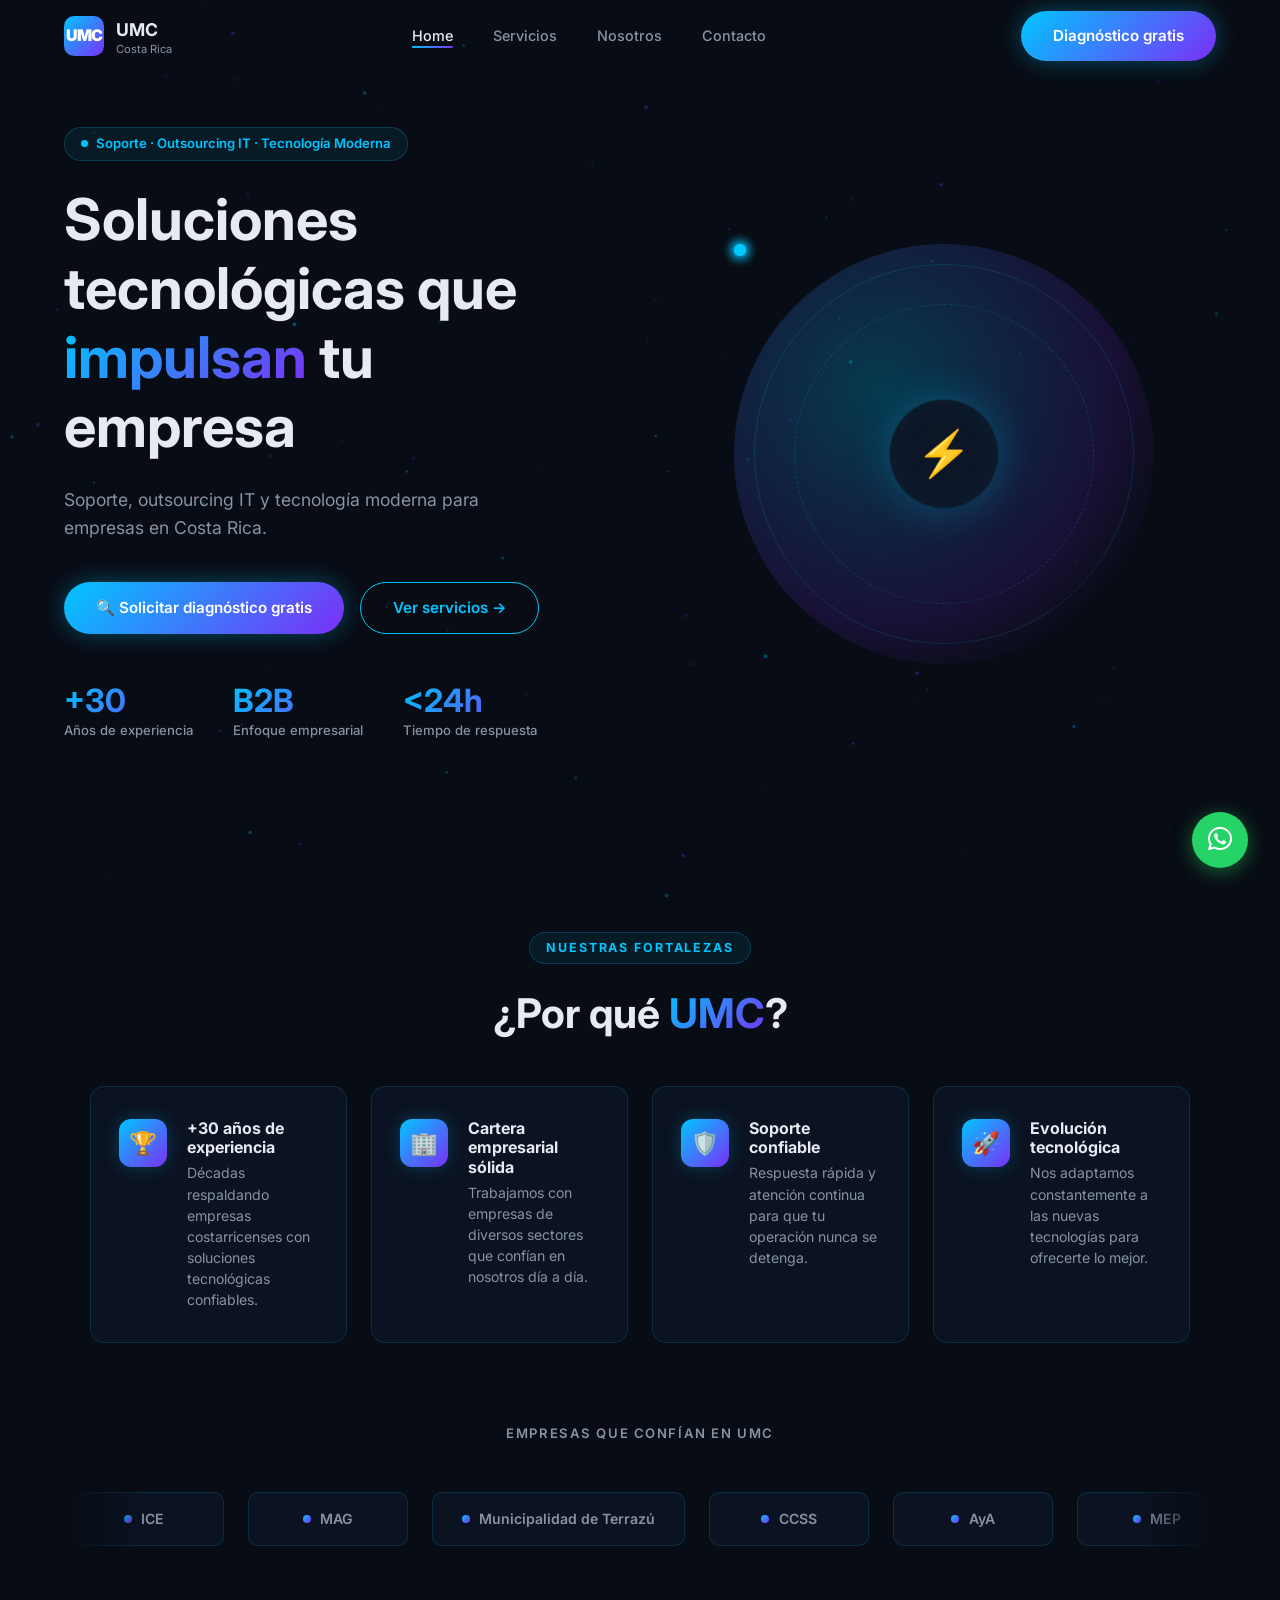
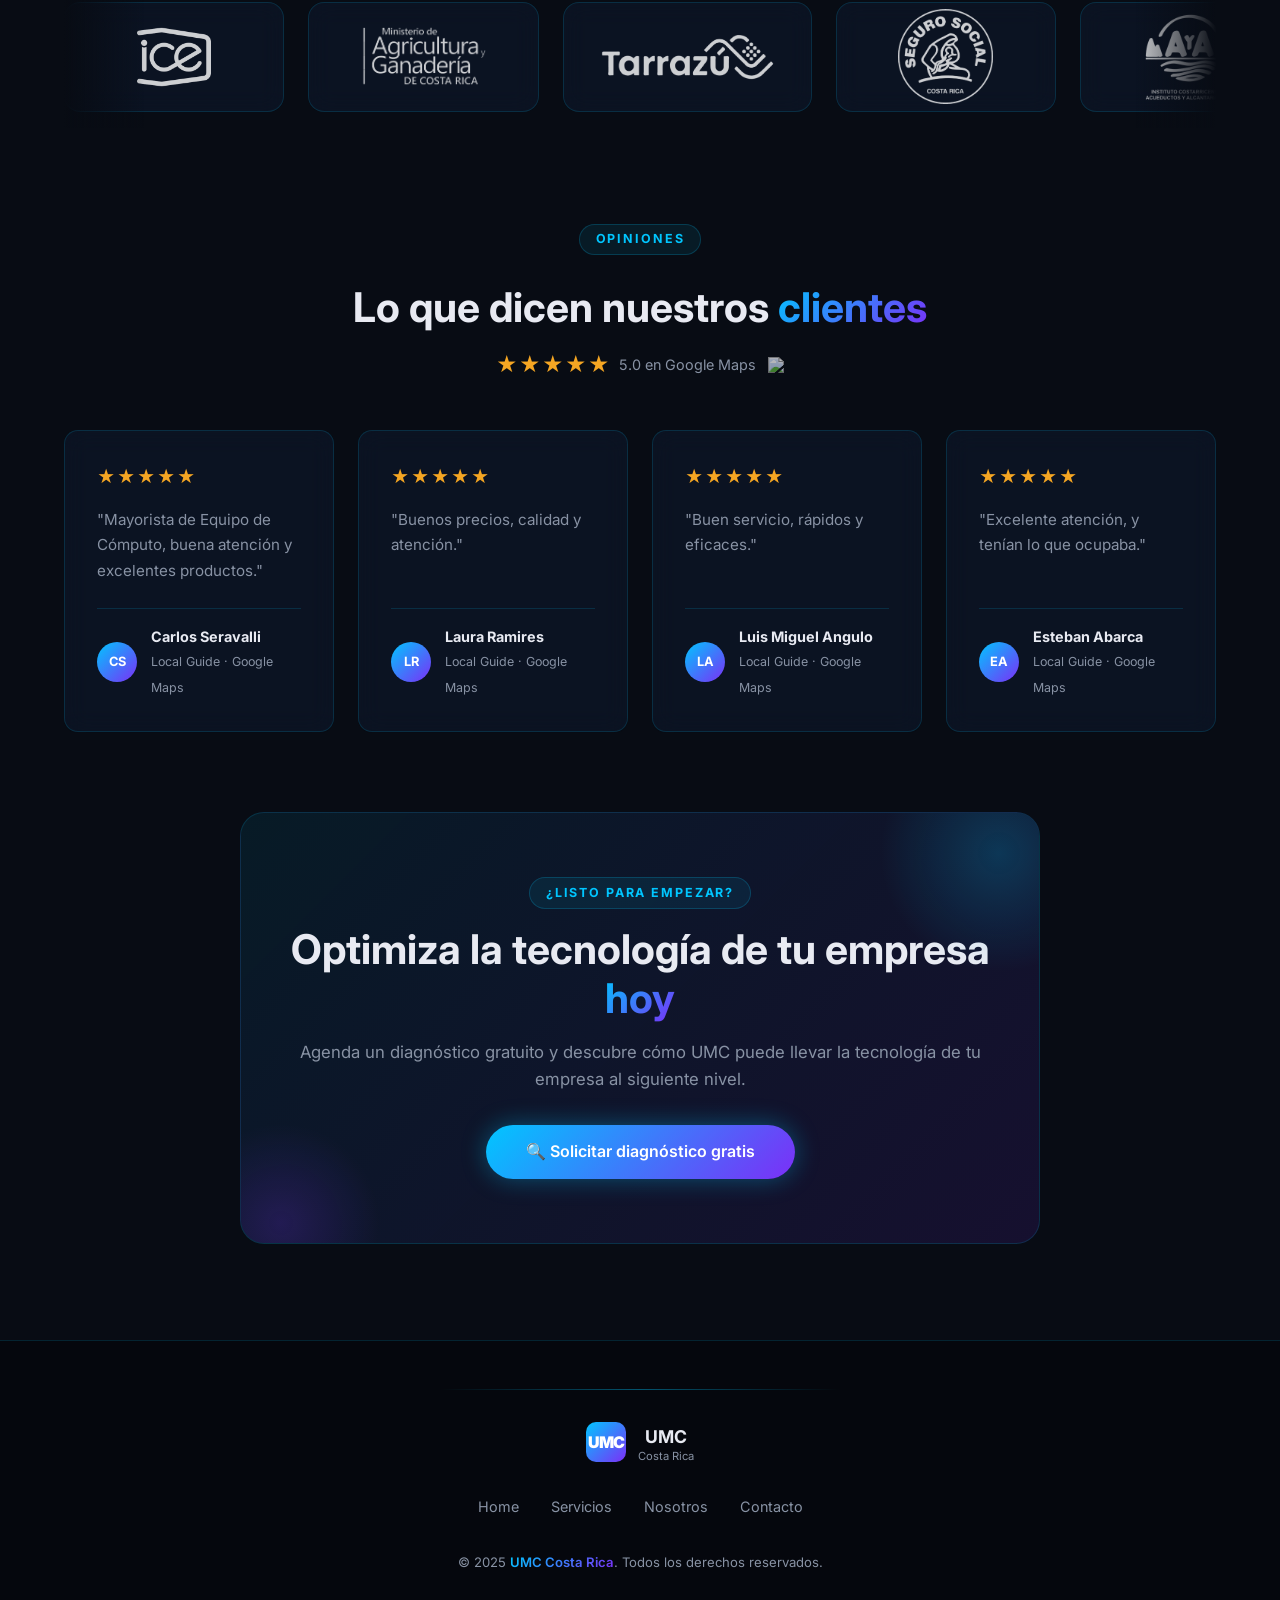
==== commit 15d97fd5: "feat: Se agrega la sección de opiniones de la gente en google maps" ====
--- a/index.html
+++ b/index.html
@@ -191,6 +191,71 @@
   </div>
 </section>
 
+<!-- ===== Reviews ===== -->
+<section class="section" style="padding-top: 2rem; padding-bottom: 4rem;">
+  <div style="text-align:center; margin-bottom:3rem;">
+    <div class="section-label fade-in">Opiniones</div>
+    <h2 class="fade-in" style="margin-top:.75rem; transition-delay:.05s">Lo que dicen nuestros <span class="gradient-text">clientes</span></h2>
+    <div class="fade-in" style="display:flex; align-items:center; justify-content:center; gap:.5rem; margin-top:1rem; transition-delay:.1s">
+      <span style="color:#f5a623; font-size:1.3rem; letter-spacing:2px;">★★★★★</span>
+      <span style="font-size:.9rem; color:var(--text-muted);">5.0 en Google Maps</span>
+      <img src="https://www.google.com/favicon.ico" alt="Google" style="width:16px; height:16px; margin-left:.25rem; opacity:.7;">
+    </div>
+  </div>
+
+  <div class="reviews-grid fade-in" style="transition-delay:.15s">
+
+    <div class="review-card">
+      <div class="review-stars">★★★★★</div>
+      <p class="review-text">"Mayorista de Equipo de Cómputo, buena atención y excelentes productos."</p>
+      <div class="review-author">
+        <div class="review-avatar">CS</div>
+        <div>
+          <strong>Carlos Seravalli</strong>
+          <span>Local Guide · Google Maps</span>
+        </div>
+      </div>
+    </div>
+
+    <div class="review-card">
+      <div class="review-stars">★★★★★</div>
+      <p class="review-text">"Buenos precios, calidad y atención."</p>
+      <div class="review-author">
+        <div class="review-avatar">LR</div>
+        <div>
+          <strong>Laura Ramires</strong>
+          <span>Local Guide · Google Maps</span>
+        </div>
+      </div>
+    </div>
+
+    <div class="review-card">
+      <div class="review-stars">★★★★★</div>
+      <p class="review-text">"Buen servicio, rápidos y eficaces."</p>
+      <div class="review-author">
+        <div class="review-avatar">LA</div>
+        <div>
+          <strong>Luis Miguel Angulo</strong>
+          <span>Local Guide · Google Maps</span>
+        </div>
+      </div>
+    </div>
+
+    <div class="review-card">
+      <div class="review-stars">★★★★★</div>
+      <p class="review-text">"Excelente atención, y tenían lo que ocupaba."</p>
+      <div class="review-author">
+        <div class="review-avatar">EA</div>
+        <div>
+          <strong>Esteban Abarca</strong>
+          <span>Local Guide · Google Maps</span>
+        </div>
+      </div>
+    </div>
+
+  </div>
+</section>
+
 <!-- ===== CTA Banner ===== -->
 <section class="section" style="padding-top: 1rem; padding-bottom: 6rem;">
   <div class="cta-banner fade-in">
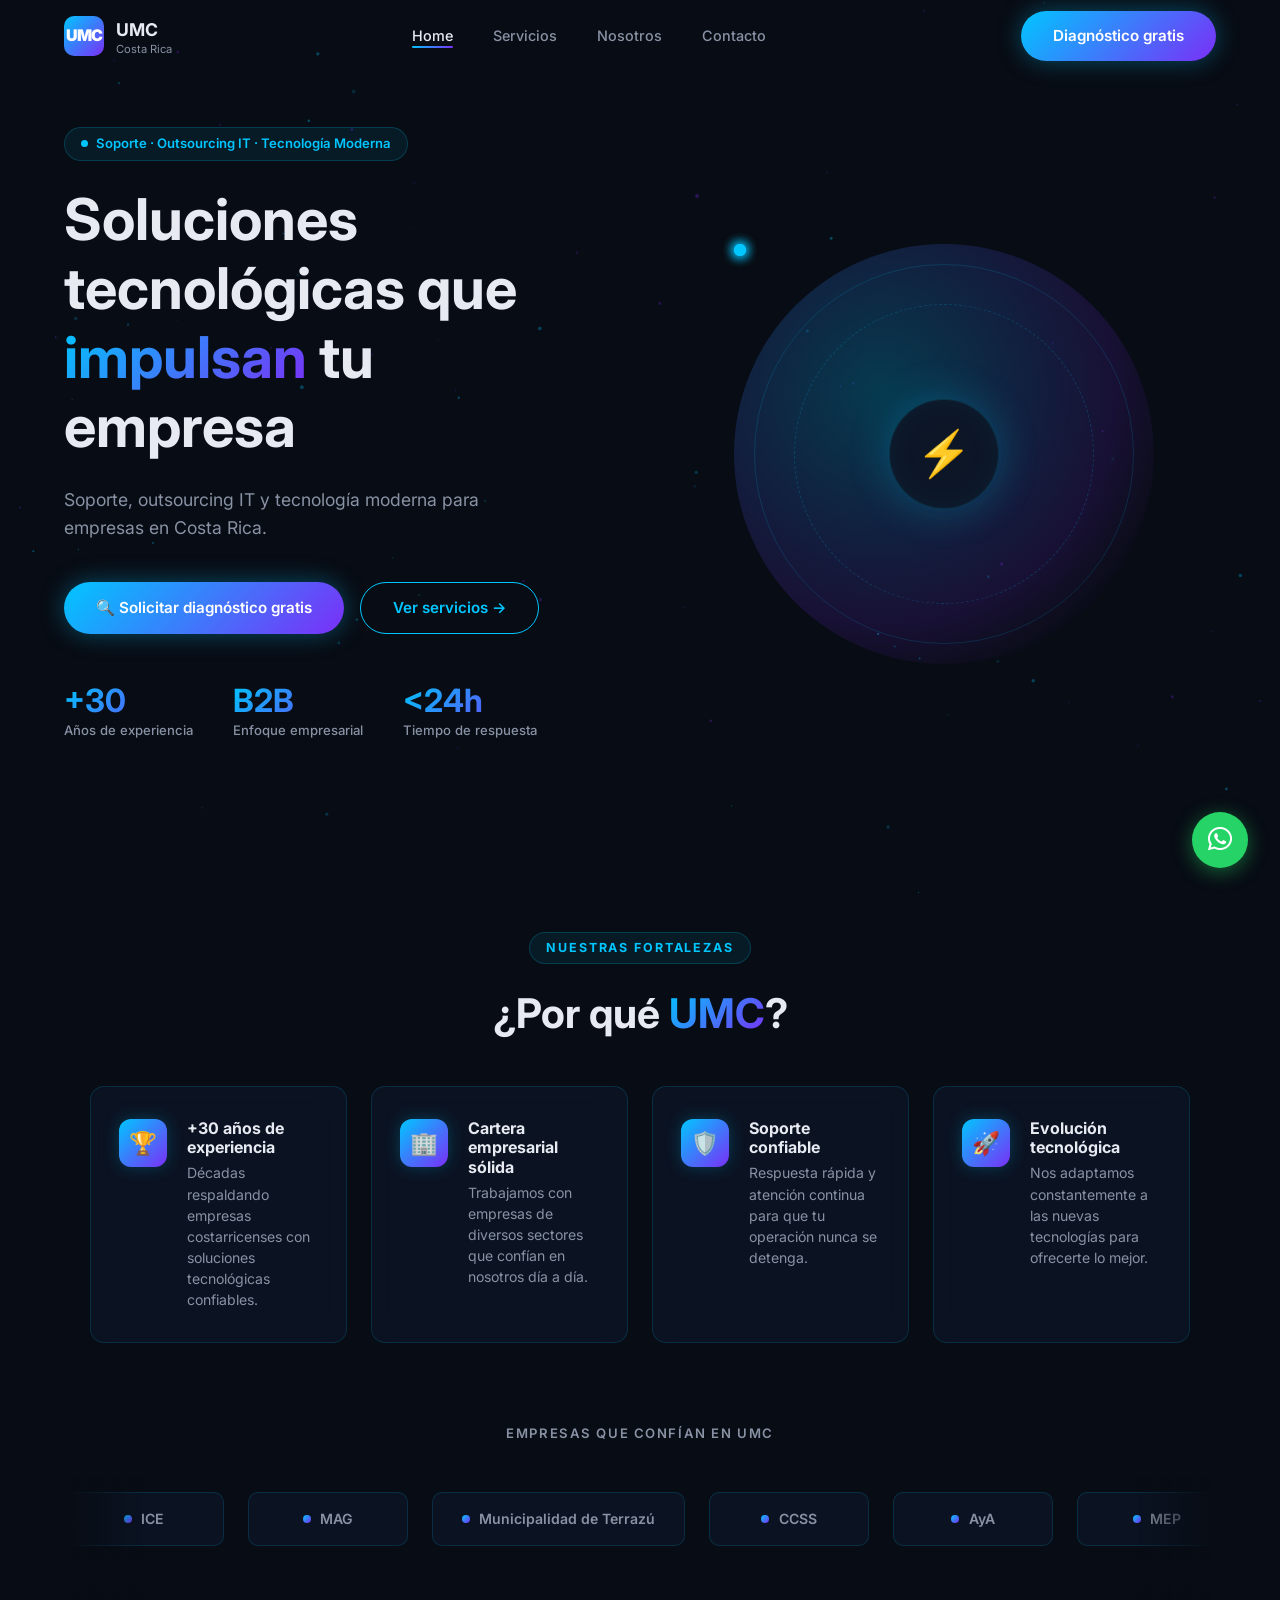
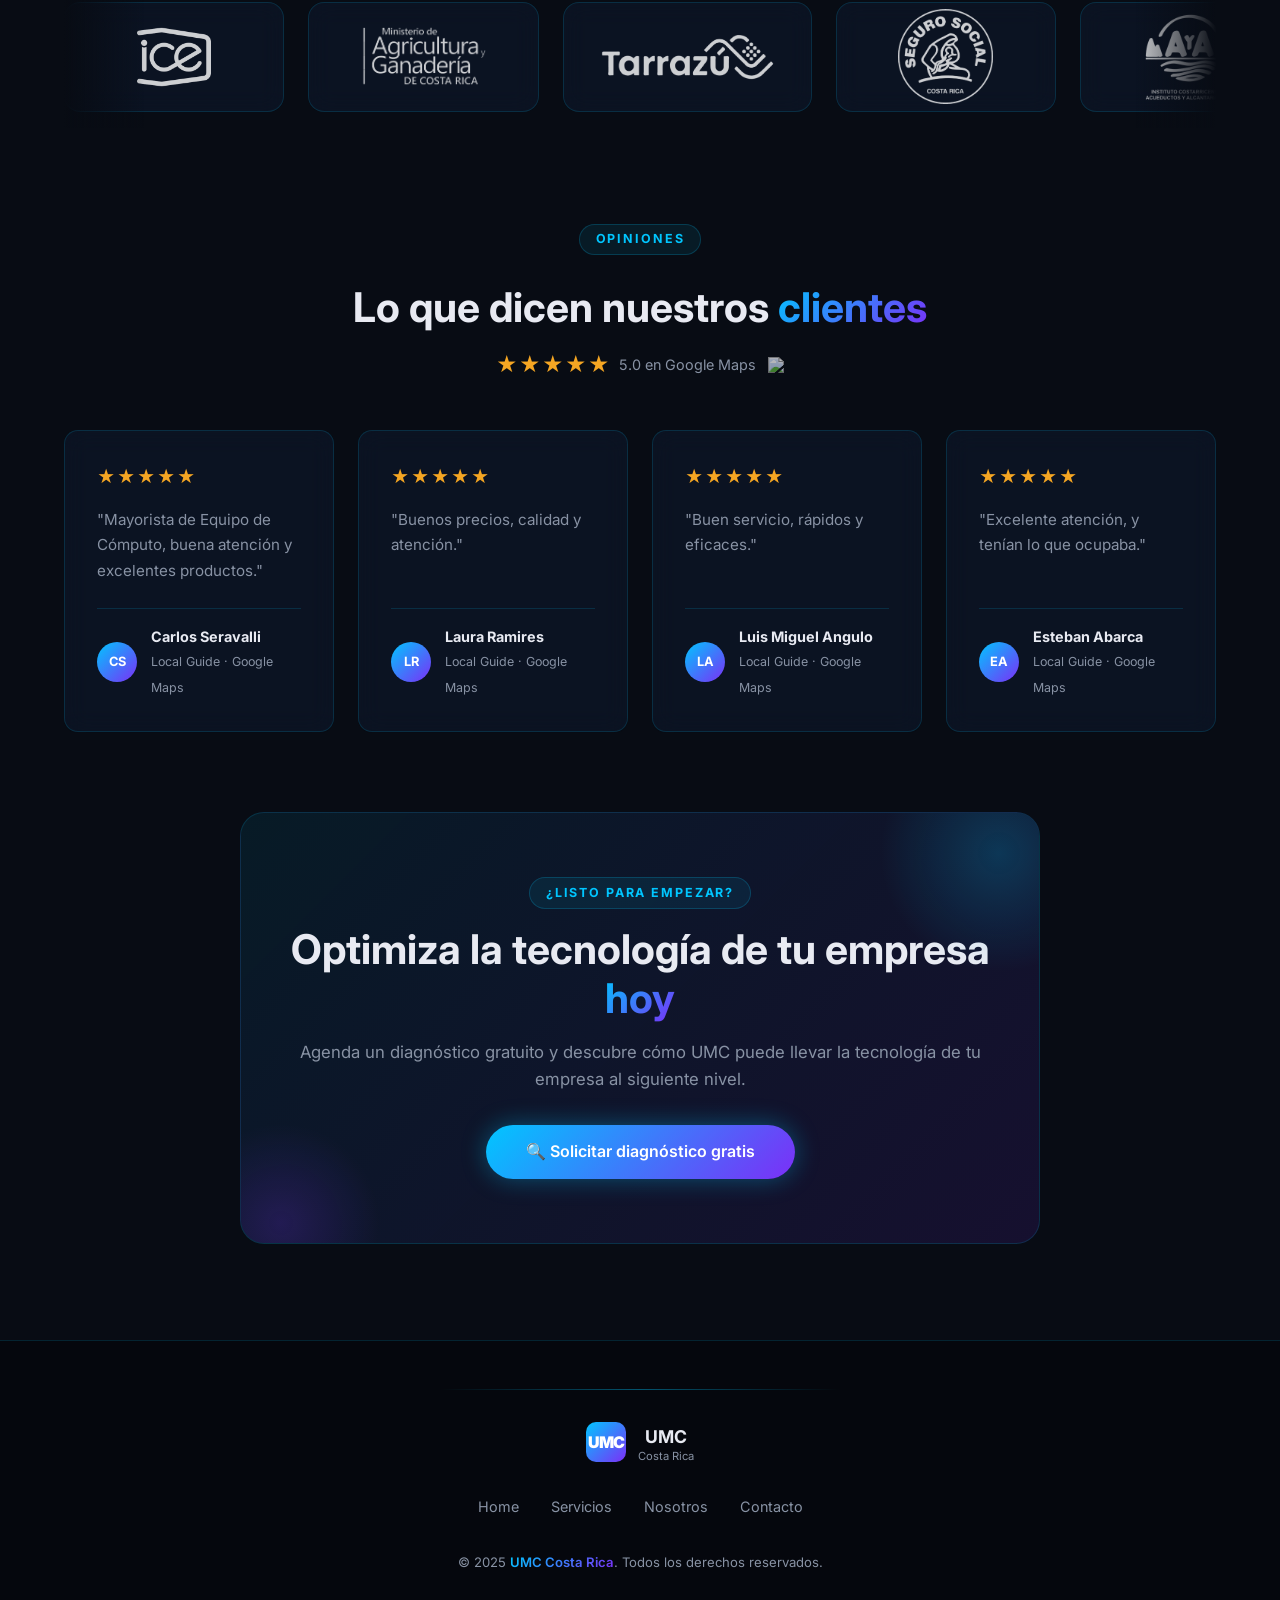
==== commit c4f7bcb1: "feat: Agrega página de Equipamiento e Instalación Tecnológica y actualiza sección de Servicios" ====
--- a/index.html
+++ b/index.html
@@ -162,12 +162,20 @@
       <div class="carousel-logo"><span class="cl-dot"></span> CCSS</div>
       <div class="carousel-logo"><span class="cl-dot"></span> AyA</div>
       <div class="carousel-logo"><span class="cl-dot"></span> MEP</div>
+      <div class="carousel-logo"><span class="cl-dot"></span> CNFL</div>
+      <div class="carousel-logo"><span class="cl-dot"></span> Municipalidad de Cartago</div>
+      <div class="carousel-logo"><span class="cl-dot"></span> Municipalidad de San Carlos</div>
+      <div class="carousel-logo"><span class="cl-dot"></span> Hospital San Juan de Dios</div>
       <div class="carousel-logo"><span class="cl-dot"></span> ICE</div>
       <div class="carousel-logo"><span class="cl-dot"></span> MAG</div>
       <div class="carousel-logo"><span class="cl-dot"></span> Municipalidad de Terrazú</div>
       <div class="carousel-logo"><span class="cl-dot"></span> CCSS</div>
       <div class="carousel-logo"><span class="cl-dot"></span> AyA</div>
       <div class="carousel-logo"><span class="cl-dot"></span> MEP</div>
+      <div class="carousel-logo"><span class="cl-dot"></span> CNFL</div>
+      <div class="carousel-logo"><span class="cl-dot"></span> Municipalidad de Cartago</div>
+      <div class="carousel-logo"><span class="cl-dot"></span> Municipalidad de San Carlos</div>
+      <div class="carousel-logo"><span class="cl-dot"></span> Hospital San Juan de Dios</div>
     </div>
   </div>
 
